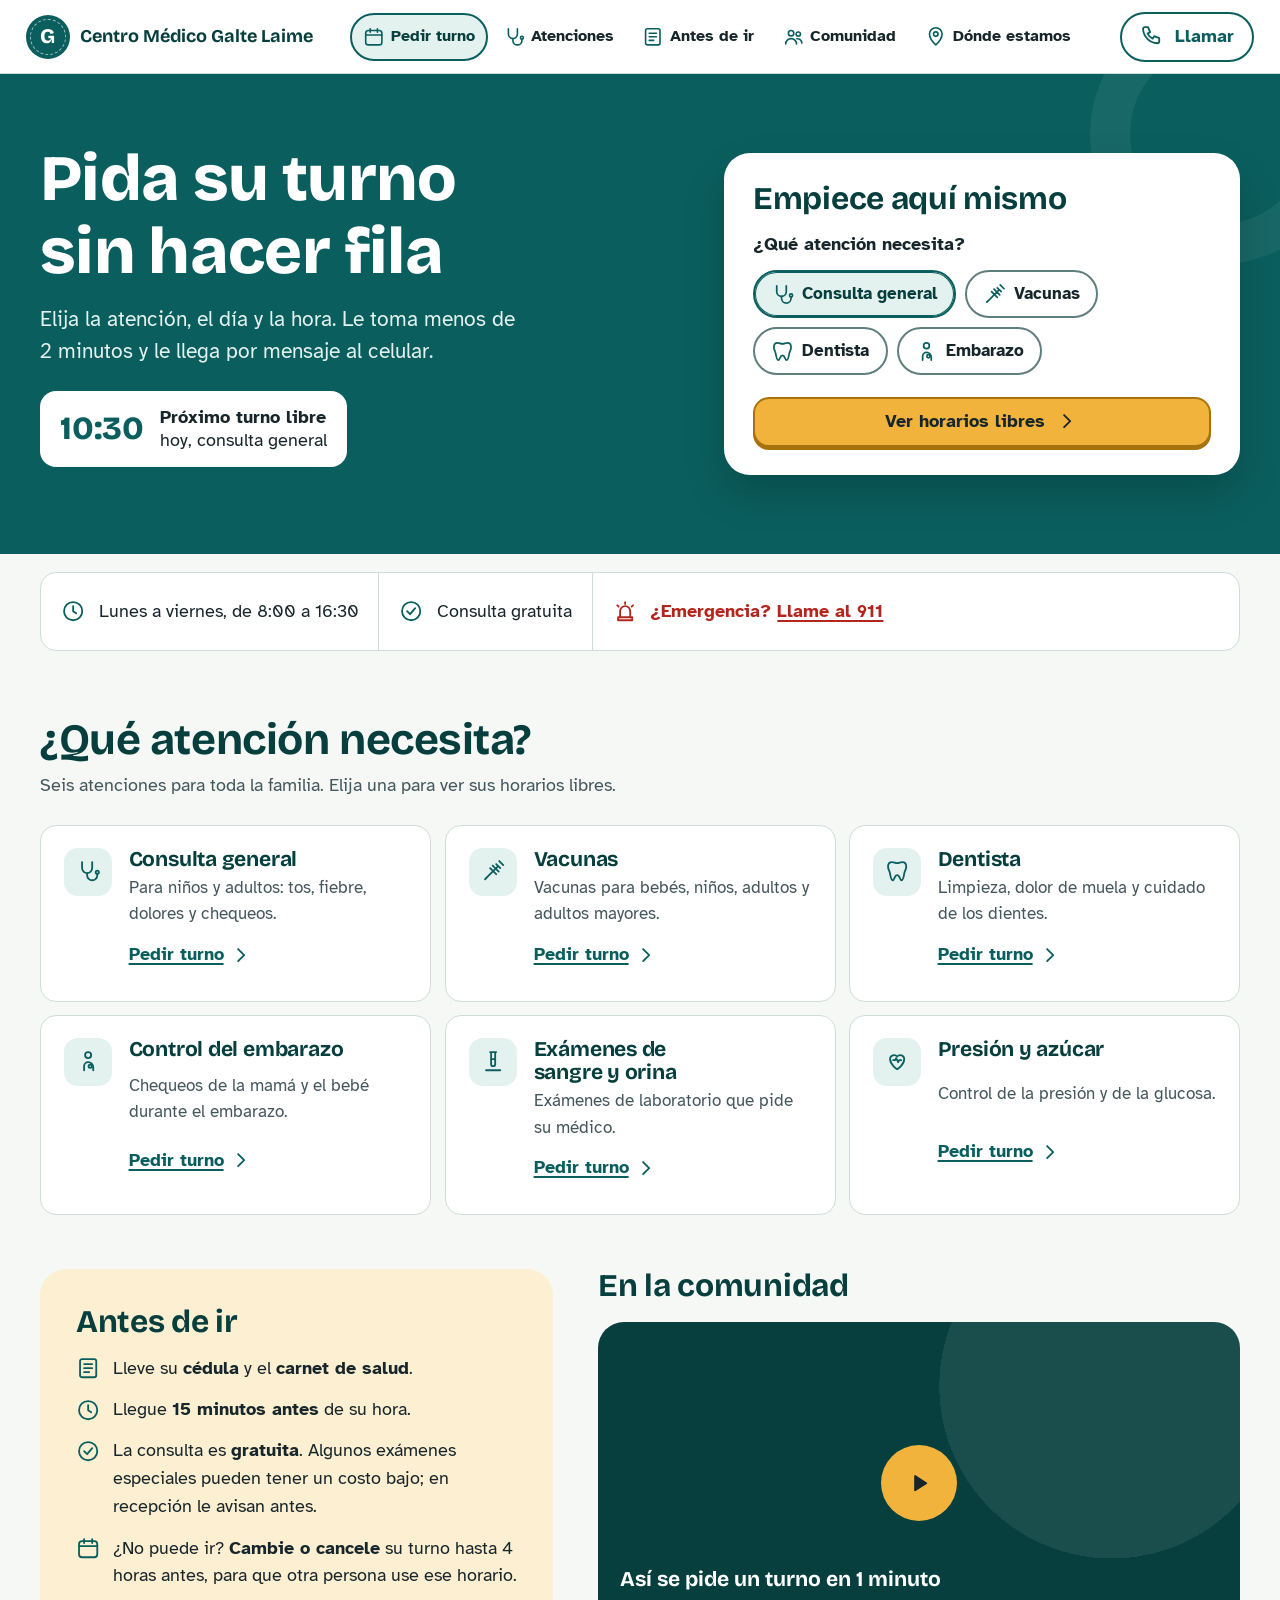
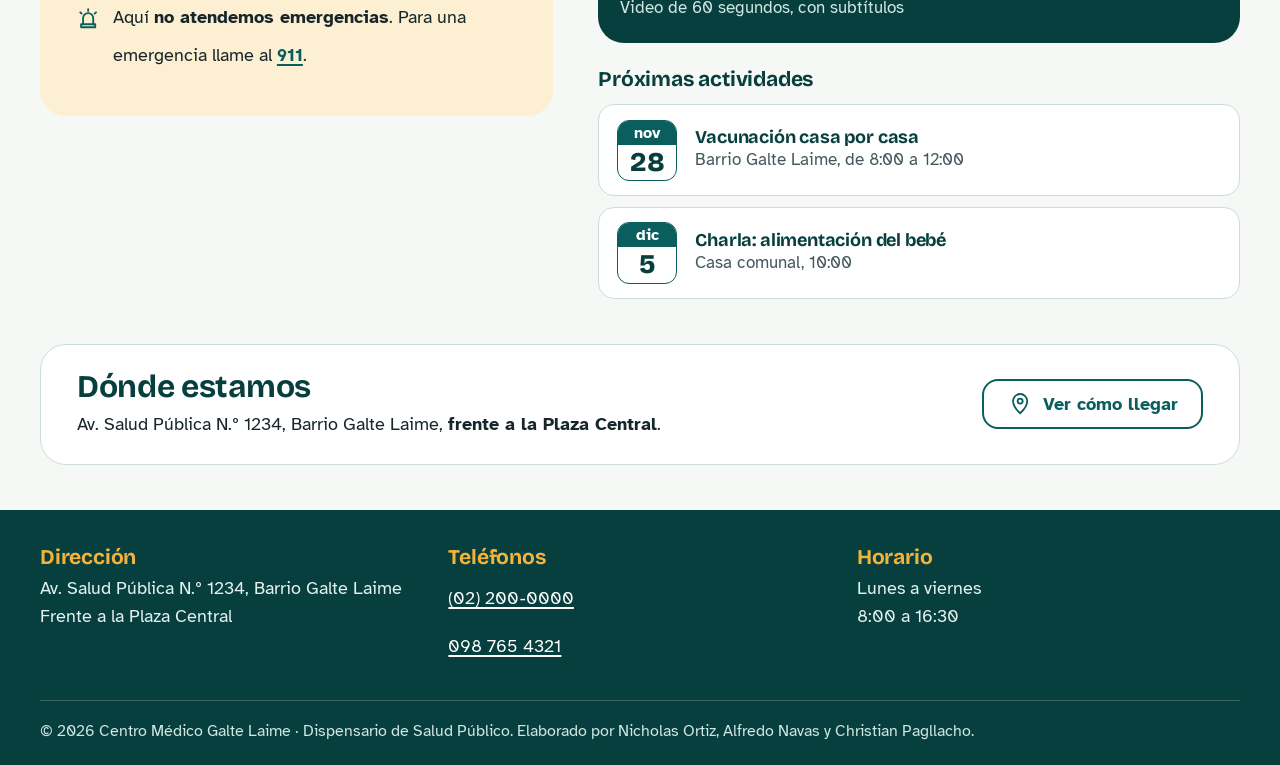
==== index.html @ a7333a3b "Add files via upload" ====
<!DOCTYPE html>
<html lang="es">
<head>
  <meta charset="UTF-8">
  <meta name="viewport" content="width=device-width, initial-scale=1">
  <meta name="description" content="Pida su turno en el Centro Médico Galte Laime sin hacer fila. Consulta gratuita, de lunes a viernes de 8:00 a 16:30.">
  <meta name="theme-color" content="#0A5F5E">
  <title>Centro Médico Galte Laime | Pida su turno</title>
  <link rel="preload" href="fonts/atkinson-400.woff2" as="font" type="font/woff2" crossorigin>
  <link rel="stylesheet" href="css/estilos.css">
</head><body>
  <a class="saltar" href="#contenido">Saltar al contenido</a>

  <header class="sitio">
    <div class="sitio__barra">
      <a class="marca" href="index.html">
        <span class="marca__sello" aria-hidden="true">G</span>
        <span class="marca__texto"><strong>Centro Médico Galte Laime</strong><span>Dispensario de salud público</span></span>
      </a>
      <a class="btn btn--linea btn--llamar" href="tel:+59322000000"><svg class="ico" viewBox="0 0 24 24" aria-hidden="true" focusable="false"><path d="M5 3h3l2 5-2.5 1.5a11 11 0 0 0 5 5L14 12l5 2v3a2 2 0 0 1-2 2A15 15 0 0 1 3 5a2 2 0 0 1 2-2z"/></svg><span>Llamar</span></a>
    </div>
    <nav class="menu" aria-label="Menú principal">
      <ul>
        <li><a href="index.html#turno" aria-current="page"><svg class="ico" viewBox="0 0 24 24" aria-hidden="true" focusable="false"><rect x="3" y="5" width="18" height="16" rx="3"/><path d="M3 10h18M8 3v4M16 3v4"/></svg><span>Pedir turno</span></a></li>
        <li><a href="index.html#atenciones"><svg class="ico" viewBox="0 0 24 24" aria-hidden="true" focusable="false"><path d="M6 3v6a5 5 0 0 0 10 0V3"/><path d="M11 14v2a5 5 0 0 0 10 0v-1"/><circle cx="21" cy="13" r="1.6"/></svg><span>Atenciones</span></a></li>
        <li><a href="index.html#antes-de-ir"><svg class="ico" viewBox="0 0 24 24" aria-hidden="true" focusable="false"><rect x="4" y="3" width="16" height="18" rx="2"/><path d="M8 8h8M8 12h8M8 16h5"/></svg><span>Antes de ir</span></a></li>
        <li><a href="index.html#comunidad"><svg class="ico" viewBox="0 0 24 24" aria-hidden="true" focusable="false"><circle cx="9" cy="8" r="3"/><path d="M3 20a6 6 0 0 1 12 0"/><circle cx="17" cy="9" r="2.4"/><path d="M15.5 14.2A5 5 0 0 1 21 19"/></svg><span>Comunidad</span></a></li>
        <li><a href="index.html#donde-estamos"><svg class="ico" viewBox="0 0 24 24" aria-hidden="true" focusable="false"><path d="M12 21s-7-6.2-7-12a7 7 0 0 1 14 0c0 5.8-7 12-7 12z"/><circle cx="12" cy="9" r="2.5"/></svg><span>Dónde estamos</span></a></li>
      </ul>
    </nav>
  </header>

  <main id="contenido">
    <section class="hero" id="turno" aria-labelledby="hero-titulo">
      <div class="hero__texto">
        <h1 id="hero-titulo">Pida su turno sin hacer fila</h1>
        <p class="hero__lead">Elija la atención, el día y la hora. Le toma menos de 2 minutos y le llega por mensaje al celular.</p>
        <p class="proximo"><span class="proximo__hora"><time datetime="10:30">10:30</time></span><span><strong>Próximo turno libre</strong><br>hoy, consulta general</span></p>
        <a class="btn btn--maiz btn--grande hero__cta" href="pedir-turno.html"><svg class="ico" viewBox="0 0 24 24" aria-hidden="true" focusable="false"><rect x="3" y="5" width="18" height="16" rx="3"/><path d="M3 10h18M8 3v4M16 3v4"/></svg><span>Pedir turno</span></a>
      </div>

      <form class="reserva-rapida" action="pedir-turno.html" method="get" aria-labelledby="rr-titulo">
        <h2 id="rr-titulo">Empiece aquí mismo</h2>
        <fieldset>
          <legend>¿Qué atención necesita?</legend>
          <div class="chips">
            <label class="chip"><input type="radio" name="atencion" value="general" checked><svg class="ico" viewBox="0 0 24 24" aria-hidden="true" focusable="false"><path d="M6 3v6a5 5 0 0 0 10 0V3"/><path d="M11 14v2a5 5 0 0 0 10 0v-1"/><circle cx="21" cy="13" r="1.6"/></svg>Consulta general</label>
            <label class="chip"><input type="radio" name="atencion" value="vacunas"><svg class="ico" viewBox="0 0 24 24" aria-hidden="true" focusable="false"><path d="m18 2 4 4M15 5l4 4M17 7 7.5 16.5M9 9l6 6M4 20l3.5-3.5M11.5 6.5l6 6"/></svg>Vacunas</label>
            <label class="chip"><input type="radio" name="atencion" value="dentista"><svg class="ico" viewBox="0 0 24 24" aria-hidden="true" focusable="false"><path d="M7 3c-2.5 0-4 2-4 4.5 0 3 1.5 4 2 7 .4 2.5 1 6.5 2.6 6.5 1.8 0 1.7-5 4.4-5s2.6 5 4.4 5c1.6 0 2.2-4 2.6-6.5.5-3 2-4 2-7C21 5 19.5 3 17 3c-2 0-3 1-5 1S9 3 7 3z"/></svg>Dentista</label>
            <label class="chip"><input type="radio" name="atencion" value="embarazo"><svg class="ico" viewBox="0 0 24 24" aria-hidden="true" focusable="false"><circle cx="12" cy="6" r="3"/><path d="M8 21v-4a4 4 0 0 1 4-4 5 5 0 0 1 5 5v3"/><circle cx="14" cy="17" r="1.6"/></svg>Embarazo</label>
          </div>
        </fieldset>
        <button class="btn btn--maiz" type="submit"><span>Ver horarios libres</span><svg class="ico" viewBox="0 0 24 24" aria-hidden="true" focusable="false"><path d="m9 6 6 6-6 6"/></svg></button>
      </form>
    </section>

    <ul class="datos-clave" aria-label="Datos importantes">
      <li><svg class="ico" viewBox="0 0 24 24" aria-hidden="true" focusable="false"><circle cx="12" cy="12" r="9"/><path d="M12 7v5l3 2"/></svg><span>Lunes a viernes, de <time datetime="08:00">8:00</time> a <time datetime="16:30">16:30</time></span></li>
      <li><svg class="ico" viewBox="0 0 24 24" aria-hidden="true" focusable="false"><circle cx="12" cy="12" r="9"/><path d="m8 12 3 3 5-6"/></svg><span>Consulta gratuita</span></li>
      <li class="datos-clave__alerta"><svg class="ico" viewBox="0 0 24 24" aria-hidden="true" focusable="false"><path d="M7 18v-6a5 5 0 0 1 10 0v6"/><path d="M5 18h14v3H5zM12 3v2M4.2 6.2l1.4 1.4M19.8 6.2l-1.4 1.4"/></svg><span>¿Emergencia? <a href="tel:911">Llame&nbsp;al&nbsp;911</a></span></li>
    </ul>

    <section class="seccion" id="atenciones" aria-labelledby="atenciones-titulo">
      <div class="seccion__cabeza">
        <h2 id="atenciones-titulo">¿Qué atención necesita?</h2>
        <p>Seis atenciones para toda la familia. Elija una para ver sus horarios libres.</p>
      </div>
      <ul class="atenciones" role="list">
          <li>
            <article class="atencion">
              <span class="atencion__ico"><svg class="ico" viewBox="0 0 24 24" aria-hidden="true" focusable="false"><path d="M6 3v6a5 5 0 0 0 10 0V3"/><path d="M11 14v2a5 5 0 0 0 10 0v-1"/><circle cx="21" cy="13" r="1.6"/></svg></span>
              <h3>Consulta general</h3>
              <p>Para niños y adultos: tos, fiebre, dolores y chequeos.</p>
              <a class="enlace-flecha" href="pedir-turno.html?atencion=general">Pedir turno<span class="sr"> para consulta general</span><svg class="ico" viewBox="0 0 24 24" aria-hidden="true" focusable="false"><path d="m9 6 6 6-6 6"/></svg></a>
            </article>
          </li>
          <li>
            <article class="atencion">
              <span class="atencion__ico"><svg class="ico" viewBox="0 0 24 24" aria-hidden="true" focusable="false"><path d="m18 2 4 4M15 5l4 4M17 7 7.5 16.5M9 9l6 6M4 20l3.5-3.5M11.5 6.5l6 6"/></svg></span>
              <h3>Vacunas</h3>
              <p>Vacunas para bebés, niños, adultos y adultos mayores.</p>
              <a class="enlace-flecha" href="pedir-turno.html?atencion=vacunas">Pedir turno<span class="sr"> para vacunas</span><svg class="ico" viewBox="0 0 24 24" aria-hidden="true" focusable="false"><path d="m9 6 6 6-6 6"/></svg></a>
            </article>
          </li>
          <li>
            <article class="atencion">
              <span class="atencion__ico"><svg class="ico" viewBox="0 0 24 24" aria-hidden="true" focusable="false"><path d="M7 3c-2.5 0-4 2-4 4.5 0 3 1.5 4 2 7 .4 2.5 1 6.5 2.6 6.5 1.8 0 1.7-5 4.4-5s2.6 5 4.4 5c1.6 0 2.2-4 2.6-6.5.5-3 2-4 2-7C21 5 19.5 3 17 3c-2 0-3 1-5 1S9 3 7 3z"/></svg></span>
              <h3>Dentista</h3>
              <p>Limpieza, dolor de muela y cuidado de los dientes.</p>
              <a class="enlace-flecha" href="pedir-turno.html?atencion=dentista">Pedir turno<span class="sr"> para dentista</span><svg class="ico" viewBox="0 0 24 24" aria-hidden="true" focusable="false"><path d="m9 6 6 6-6 6"/></svg></a>
            </article>
          </li>
          <li>
            <article class="atencion">
              <span class="atencion__ico"><svg class="ico" viewBox="0 0 24 24" aria-hidden="true" focusable="false"><circle cx="12" cy="6" r="3"/><path d="M8 21v-4a4 4 0 0 1 4-4 5 5 0 0 1 5 5v3"/><circle cx="14" cy="17" r="1.6"/></svg></span>
              <h3>Control del embarazo</h3>
              <p>Chequeos de la mamá y el bebé durante el embarazo.</p>
              <a class="enlace-flecha" href="pedir-turno.html?atencion=embarazo">Pedir turno<span class="sr"> para control del embarazo</span><svg class="ico" viewBox="0 0 24 24" aria-hidden="true" focusable="false"><path d="m9 6 6 6-6 6"/></svg></a>
            </article>
          </li>
          <li>
            <article class="atencion">
              <span class="atencion__ico"><svg class="ico" viewBox="0 0 24 24" aria-hidden="true" focusable="false"><path d="M9 3h6M10 3v12a2 2 0 0 0 4 0V3"/><path d="M10 10h4"/><path d="M5 21h14"/></svg></span>
              <h3>Exámenes de sangre y orina</h3>
              <p>Exámenes de laboratorio que pide su médico.</p>
              <a class="enlace-flecha" href="pedir-turno.html?atencion=examenes">Pedir turno<span class="sr"> para exámenes de sangre y orina</span><svg class="ico" viewBox="0 0 24 24" aria-hidden="true" focusable="false"><path d="m9 6 6 6-6 6"/></svg></a>
            </article>
          </li>
          <li>
            <article class="atencion">
              <span class="atencion__ico"><svg class="ico" viewBox="0 0 24 24" aria-hidden="true" focusable="false"><path d="M12 20s-7-4.4-7-10a4 4 0 0 1 7-2.6A4 4 0 0 1 19 10c0 5.6-7 10-7 10z"/><path d="M8 11h2l1-2 2 4 1-2h2"/></svg></span>
              <h3>Presión y azúcar</h3>
              <p>Control de la presión y de la glucosa.</p>
              <a class="enlace-flecha" href="pedir-turno.html?atencion=presion">Pedir turno<span class="sr"> para presión y azúcar</span><svg class="ico" viewBox="0 0 24 24" aria-hidden="true" focusable="false"><path d="m9 6 6 6-6 6"/></svg></a>
            </article>
          </li>
      </ul>
    </section>

    <div class="dos-col">
      <section class="antes" id="antes-de-ir" aria-labelledby="antes-titulo">
        <h2 id="antes-titulo">Antes de ir</h2>
        <ul role="list">
          <li><svg class="ico" viewBox="0 0 24 24" aria-hidden="true" focusable="false"><rect x="4" y="3" width="16" height="18" rx="2"/><path d="M8 8h8M8 12h8M8 16h5"/></svg><span>Lleve su <strong>cédula</strong> y el <strong>carnet de salud</strong>.</span></li>
          <li><svg class="ico" viewBox="0 0 24 24" aria-hidden="true" focusable="false"><circle cx="12" cy="12" r="9"/><path d="M12 7v5l3 2"/></svg><span>Llegue <strong>15 minutos antes</strong> de su hora.</span></li>
          <li><svg class="ico" viewBox="0 0 24 24" aria-hidden="true" focusable="false"><circle cx="12" cy="12" r="9"/><path d="m8 12 3 3 5-6"/></svg><span>La consulta es <strong>gratuita</strong>. Algunos exámenes especiales pueden tener un costo bajo; en recepción le avisan antes.</span></li>
          <li><svg class="ico" viewBox="0 0 24 24" aria-hidden="true" focusable="false"><rect x="3" y="5" width="18" height="16" rx="3"/><path d="M3 10h18M8 3v4M16 3v4"/></svg><span>¿No puede ir? <strong>Cambie o cancele</strong> su turno hasta 4 horas antes, para que otra persona use ese horario.</span></li>
          <li><svg class="ico" viewBox="0 0 24 24" aria-hidden="true" focusable="false"><path d="M7 18v-6a5 5 0 0 1 10 0v6"/><path d="M5 18h14v3H5zM12 3v2M4.2 6.2l1.4 1.4M19.8 6.2l-1.4 1.4"/></svg><span>Aquí <strong>no atendemos emergencias</strong>. Para una emergencia llame al <a href="tel:911">911</a>.</span></li>
        </ul>
      </section>

      <section class="comunidad" id="comunidad" aria-labelledby="comunidad-titulo">
        <h2 id="comunidad-titulo">En la comunidad</h2>
        <article class="video">
          <a class="video__enlace" href="#comunidad">
            <span class="video__play"><svg class="ico" viewBox="0 0 24 24" aria-hidden="true" focusable="false"><path d="M8 5v14l11-7z" fill="currentColor"/></svg></span>
            <span class="video__texto"><strong>Así se pide un turno en 1 minuto</strong><span>Video de 60 segundos, con subtítulos</span></span>
          </a>
        </article>
        <h3 class="comunidad__sub">Próximas actividades</h3>
        <ul class="eventos" role="list">
          <li>
            <article class="evento">
              <time class="evento__fecha" datetime="2026-11-28"><span>nov</span>28</time>
              <div><h4>Vacunación casa por casa</h4><p>Barrio Galte Laime, de 8:00 a 12:00</p></div>
            </article>
          </li>
          <li>
            <article class="evento">
              <time class="evento__fecha" datetime="2026-12-05"><span>dic</span>5</time>
              <div><h4>Charla: alimentación del bebé</h4><p>Casa comunal, 10:00</p></div>
            </article>
          </li>
        </ul>
      </section>
    </div>

    <section class="donde" id="donde-estamos" aria-labelledby="donde-titulo">
      <div>
        <h2 id="donde-titulo">Dónde estamos</h2>
        <p>Av. Salud Pública N.º 1234, Barrio Galte Laime, <strong>frente a la Plaza Central</strong>.</p>
      </div>
      <a class="btn btn--linea" href="https://www.openstreetmap.org/search?query=Plaza%20Central" rel="noopener"><svg class="ico" viewBox="0 0 24 24" aria-hidden="true" focusable="false"><path d="M12 21s-7-6.2-7-12a7 7 0 0 1 14 0c0 5.8-7 12-7 12z"/><circle cx="12" cy="9" r="2.5"/></svg><span>Ver cómo llegar</span></a>
    </section>
  </main>

  <footer class="pie">
    <div class="pie__grid">
      <section aria-labelledby="pie-dir">
        <h2 id="pie-dir">Dirección</h2>
        <address>Av. Salud Pública N.º 1234, Barrio Galte Laime<br>Frente a la Plaza Central</address>
      </section>
      <section aria-labelledby="pie-tel">
        <h2 id="pie-tel">Teléfonos</h2>
        <p><a href="tel:+59322000000">(02)&nbsp;200&#8209;0000</a><br><a href="tel:+593987654321">098&nbsp;765&nbsp;4321</a></p>
      </section>
      <section aria-labelledby="pie-hor">
        <h2 id="pie-hor">Horario</h2>
        <p>Lunes a viernes<br><time datetime="08:00">8:00</time> a <time datetime="16:30">16:30</time></p>
      </section>
    </div>
    <p class="pie__legal">© 2026 Centro Médico Galte Laime · Dispensario de Salud Público. Elaborado por Nicholas Ortiz, Alfredo Navas y Christian Pagllacho.</p>
  </footer>

  <nav class="barra-accion" aria-label="Acciones rápidas">
    <a class="btn btn--maiz" href="pedir-turno.html"><svg class="ico" viewBox="0 0 24 24" aria-hidden="true" focusable="false"><rect x="3" y="5" width="18" height="16" rx="3"/><path d="M3 10h18M8 3v4M16 3v4"/></svg><span>Pedir turno</span></a>
    <a class="btn btn--verde" href="tel:+59322000000"><svg class="ico" viewBox="0 0 24 24" aria-hidden="true" focusable="false"><path d="M5 3h3l2 5-2.5 1.5a11 11 0 0 0 5 5L14 12l5 2v3a2 2 0 0 1-2 2A15 15 0 0 1 3 5a2 2 0 0 1 2-2z"/></svg><span>Llamar</span></a>
  </nav>
</body>
</html>
---- css/estilos.css ----
/* =====================================================================
   Centro Médico Galte Laime · Sistema de citas
   HTML5 semántico + CSS3 puro (sin JavaScript)
   Objetivo: WCAG 2.2 nivel AA · mobile-first · 360 px → 1280 px
   ---------------------------------------------------------------------
   Contraste verificado (texto ≥ 4,5:1 · componentes ≥ 3:1):
     tinta  #17262B / blanco ........ 15,4:1
     verde  #0A5F5E / blanco ......... 7,5:1
     blanco / verde  #0A5F5E ......... 7,5:1
     tinta  #17262B / maíz #F2B33D ... 9,0:1
     suave  #44575D / fondo #F5F8F5 .. 7,0:1
     aviso  #B3261E / blanco ......... 6,6:1
     borde  #5F7F7F / blanco ......... 4,4:1  (bordes de campos)
   ===================================================================== */

@layer reset, tokens, base, layout, componentes, paginas, utilidades;

/* ---------- 1. Reset mínimo ---------- */
@layer reset {
  *, *::before, *::after { box-sizing: border-box; }
  * { margin: 0; }
  html { -webkit-text-size-adjust: 100%; text-size-adjust: 100%; }
  ul[role="list"], ol { list-style: none; padding: 0; }
  img, svg { display: block; max-inline-size: 100%; }
  input, button, select, textarea { font: inherit; color: inherit; }
  fieldset { border: 0; padding: 0; min-inline-size: 0; }
  legend { padding: 0; }
}

/* ---------- 2. Tokens de diseño ---------- */
@layer tokens {
  @font-face { font-family: "Atkinson"; src: url("../fonts/atkinson-400.woff2") format("woff2"); font-weight: 400; font-display: swap; }
  @font-face { font-family: "Atkinson"; src: url("../fonts/atkinson-700.woff2") format("woff2"); font-weight: 700; font-display: swap; }
  @font-face { font-family: "Bricolage"; src: url("../fonts/bricolage.woff2") format("woff2"); font-weight: 200 800; font-display: swap; }

  :root {
    /* Paleta del proyecto (definida en el Card Sorting y en los mockups) */
    --verde: #0A5F5E;        /* marca, enlaces, botones secundarios */
    --verde-osc: #073F3E;    /* títulos, pie */
    --menta: #E4F2EF;        /* superficies suaves */
    --fondo: #F5F8F5;
    --papel: #FFFFFF;
    --tinta: #17262B;        /* texto principal */
    --suave: #44575D;        /* texto secundario */
    --maiz: #F2B33D;         /* acción principal (siempre con texto oscuro) */
    --maiz-borde: #A8730F;
    --maiz-claro: #FCEFD2;
    --aviso: #B3261E;        /* solo errores y emergencias */
    --borde: #5F7F7F;        /* bordes de controles: 4,4:1 */
    --linea: #CFDDDA;        /* divisores decorativos */

    /* Tipografía: base de 18 px y escala fluida */
    --f-texto: "Atkinson", "Atkinson Hyperlegible", system-ui, sans-serif;
    --f-titulo: "Bricolage", "Bricolage Grotesque", system-ui, sans-serif;
    --t-xs: 0.889rem;   /* 16 px: el tamaño mínimo permitido */
    --t-s: 0.944rem;    /* 17 px */
    --t-m: 1rem;        /* 18 px */
    --t-l: 1.167rem;    /* 21 px */
    --t-xl: clamp(1.4rem, 1.1rem + 1.2vw, 1.75rem);
    --t-2xl: clamp(1.75rem, 1.3rem + 2vw, 2.4rem);
    --t-3xl: clamp(2.1rem, 1.4rem + 3.4vw, 3.6rem);

    /* Medidas */
    --tactil: 48px;              /* objetivo táctil mínimo exigido por la ficha */
    --foco: 3px;                 /* grosor mínimo del indicador de foco */
    --r-s: 10px; --r-m: 16px; --r-l: 26px;
    --esp: clamp(1rem, 0.6rem + 2vw, 3rem);   /* margen lateral fluido */
    --max: 1200px;
  }
}

/* ---------- 3. Base ---------- */
@layer base {
  html { font-size: 112.5%; scroll-padding-block-start: 1rem; color-scheme: light; }
  @media (prefers-reduced-motion: no-preference) { html { scroll-behavior: smooth; } }

  body {
    font-family: var(--f-texto);
    font-size: var(--t-m);
    line-height: 1.55;
    color: var(--tinta);
    background: var(--fondo);
    -webkit-font-smoothing: antialiased;
    text-rendering: optimizeLegibility;
  }
  h1, h2, h3, h4 { font-family: var(--f-titulo); color: var(--verde-osc); line-height: 1.12; letter-spacing: -0.01em; text-wrap: balance; }
  p, li, dd { text-wrap: pretty; }
  strong { font-weight: 700; }

  a { color: var(--verde); text-underline-offset: 0.18em; text-decoration-thickness: 2px; }
  a:hover { color: var(--verde-osc); }

  .ico { inline-size: 1.35em; block-size: 1.35em; flex: none; fill: none; stroke: currentColor; stroke-width: 1.8; stroke-linecap: round; stroke-linejoin: round; }

  /* Foco visible ≥ 3 px en TODOS los elementos interactivos (WCAG 2.4.7 y 2.4.13) */
  :where(a, button, input, select, textarea, summary, [tabindex]):focus-visible {
    outline: var(--foco) solid var(--verde-osc);
    outline-offset: 3px;
    box-shadow: 0 0 0 calc(var(--foco) + 3px) var(--papel);  /* halo blanco: separa el anillo de cualquier fondo */
  }
  /* Los campos de texto muestran el foco también con ratón o toque (:focus) */
  :where(input:not([type="radio"]), select, textarea):focus {
    outline: var(--foco) solid var(--verde-osc);
    outline-offset: 2px;
  }
  /* Sobre fondos verdes el anillo cambia a blanco para mantener el contraste */
  :where(.hero, .confirmacion, .pie, .barra-accion) :where(a, button, input):focus-visible {
    outline-color: var(--papel);
    box-shadow: 0 0 0 calc(var(--foco) + 3px) var(--verde-osc);
  }
  :where(.reserva-rapida, .ticket) :where(a, button, input):focus-visible {
    outline-color: var(--verde-osc);
    box-shadow: 0 0 0 calc(var(--foco) + 3px) var(--papel);
  }
}

/* ---------- 4. Layout ---------- */
@layer layout {
  main { display: block; }
  .seccion, .dos-col, .donde, .datos-clave, .flujo, .despues, .pie__grid { inline-size: min(100% - 2 * var(--esp), var(--max)); margin-inline: auto; }
  .seccion { padding-block: clamp(2rem, 1.5rem + 3vw, 4rem) 1.5rem; }
  .seccion__cabeza { max-inline-size: 60ch; margin-block-end: 1.4rem; }
  .seccion__cabeza h2 { font-size: var(--t-2xl); margin-block-end: 0.4rem; }
  .seccion__cabeza p { color: var(--suave); }
  .dos-col { display: grid; gap: 2rem; padding-block: 1.5rem 2.5rem; }
  @media (min-width: 900px) { .dos-col { grid-template-columns: 1fr 1.25fr; align-items: start; gap: 2.5rem; } }
}

/* ---------- 5. Componentes ---------- */
@layer componentes {

  /* Enlace para saltar el menú (WCAG 2.4.1) */
  .saltar {
    position: absolute; inset-inline-start: 1rem; inset-block-start: -100px; z-index: 50;
    display: inline-flex; align-items: center; min-block-size: var(--tactil); padding-inline: 1.2rem;
    background: var(--tinta); color: var(--papel); font-weight: 700; border-radius: var(--r-s); text-decoration: none;
  }
  .saltar:focus-visible { inset-block-start: 0.6rem; color: var(--papel); }

  /* Botones: siempre ≥ 48 px de alto, ícono + texto */
  .btn {
    display: inline-flex; align-items: center; justify-content: center; gap: 0.6rem;
    min-block-size: var(--tactil); padding: 0.6rem 1.3rem;
    border: 2px solid transparent; border-radius: var(--r-m);
    font-weight: 700; font-size: var(--t-m); line-height: 1.2; text-decoration: none; cursor: pointer;
    transition: background-color .15s, transform .1s;
  }
  .btn:active { transform: translateY(1px); }
  .btn--grande { min-block-size: 56px; font-size: var(--t-l); padding-inline: 1.6rem; }
  .btn--maiz { background: var(--maiz); color: var(--tinta); border-color: var(--maiz-borde); box-shadow: 0 3px 0 var(--maiz-borde); }
  .btn--maiz:hover { background: #F5C15F; color: var(--tinta); }
  .btn--verde { background: var(--verde); color: var(--papel); box-shadow: 0 3px 0 var(--verde-osc); }
  .btn--verde:hover { background: var(--verde-osc); color: var(--papel); }
  .btn--linea { background: var(--papel); color: var(--verde); border-color: var(--verde); }
  .btn--linea:hover { background: var(--menta); }
  .btn--blanco { background: transparent; color: var(--papel); border-color: var(--papel); }
  .btn--blanco:hover { background: rgb(255 255 255 / .12); color: var(--papel); }

  .enlace-flecha { display: inline-flex; align-items: center; gap: 0.3rem; min-block-size: var(--tactil); font-weight: 700; }

  /* ----- Encabezado ----- */
  .sitio { background: var(--papel); border-block-end: 1px solid var(--linea); }
  .sitio__barra { display: flex; align-items: center; justify-content: space-between; gap: 0.75rem; padding: 0.6rem var(--esp); }
  .marca { display: flex; align-items: center; gap: 0.6rem; min-block-size: var(--tactil); text-decoration: none; color: var(--verde-osc); }
  .marca__sello { position: relative; inline-size: 44px; block-size: 44px; flex: none; display: grid; place-items: center; border-radius: 50%; background: var(--verde); color: var(--papel); font-family: var(--f-titulo); font-weight: 800; font-size: 1.15rem; }
  .marca__sello::after { content: ""; position: absolute; inset: 4px; border: 1.5px dashed rgb(255 255 255 / .6); border-radius: 50%; }
  .marca__texto { display: grid; line-height: 1.15; }
  .marca__texto strong { font-family: var(--f-titulo); font-size: var(--t-m); }
  .marca__texto span { font-size: var(--t-xs); color: var(--suave); }
  .btn--llamar { flex: none; padding-inline: 1rem; border-radius: 999px; }

  /* Menú: las 5 categorías del Card Sorting. En móvil se desliza horizontalmente. */
  .menu ul { display: flex; gap: 0.4rem; list-style: none; padding: 0 var(--esp) 0.6rem; overflow-x: auto; scroll-snap-type: x proximity; scrollbar-width: thin; }
  .menu li { flex: none; scroll-snap-align: start; }
  .menu a {
    display: inline-flex; align-items: center; gap: 0.45rem; min-block-size: var(--tactil); padding-inline: 1rem;
    border: 2px solid var(--linea); border-radius: 999px; color: var(--tinta); font-weight: 700; font-size: var(--t-s); text-decoration: none; white-space: nowrap;
  }
  .menu a .ico { color: var(--verde); }
  .menu a:hover { border-color: var(--verde); background: var(--menta); color: var(--verde-osc); }
  .menu a[aria-current="page"] { background: var(--menta); border-color: var(--verde); color: var(--verde-osc); }

  @media (min-width: 1100px) {
    .sitio { display: flex; align-items: center; justify-content: space-between; padding-inline: var(--esp); }
    .sitio__barra { display: contents; }
    .marca { order: 1; }
    .menu { order: 2; }
    .btn--llamar { order: 3; }
    .menu ul { padding: 0.7rem 0; overflow: visible; }
    .menu a { border-color: transparent; }
  }

  /* ----- Barra de acciones fija (solo móvil, al alcance del pulgar) ----- */
  .barra-accion {
    position: sticky; inset-block-end: 0; z-index: 20;
    display: grid; grid-template-columns: 1.3fr 1fr; gap: 0.5rem;
    padding: 0.6rem 0.8rem calc(0.6rem + env(safe-area-inset-bottom));
    background: rgb(255 255 255 / .97); border-block-start: 1px solid var(--linea); box-shadow: 0 -6px 18px rgb(7 63 62 / .08);
  }
  .barra-accion .btn { white-space: nowrap; padding-inline: 0.8rem; }
  .barra-accion :where(a):focus-visible { outline-color: var(--verde-osc); box-shadow: 0 0 0 calc(var(--foco) + 3px) var(--papel); }
  @media (min-width: 900px) { .barra-accion { display: none; } }

  /* ----- Datos clave (siempre visibles, hallazgo n.º 2 del Card Sorting) ----- */
  .datos-clave { list-style: none; padding: 0; display: grid; margin-block-start: 1rem; background: var(--papel); border: 1px solid var(--linea); border-radius: var(--r-m); overflow: hidden; }
  .datos-clave li { display: flex; align-items: center; gap: 0.75rem; padding: 0.8rem 1.1rem; }
  .datos-clave li + li { border-block-start: 1px solid var(--linea); }
  .datos-clave .ico { color: var(--verde); }
  .datos-clave__alerta, .datos-clave__alerta a { color: var(--aviso); font-weight: 700; }
  .datos-clave__alerta .ico { color: var(--aviso); }
  .datos-clave__alerta a { display: inline-flex; align-items: center; min-block-size: var(--tactil); }
  @media (min-width: 900px) {
    .datos-clave { grid-template-columns: repeat(3, auto); justify-content: start; gap: 0; }
    .datos-clave li + li { border-block-start: 0; border-inline-start: 1px solid var(--linea); }
  }

  /* ----- Tarjetas de atención (article) con consultas de contenedor ----- */
  .atenciones { display: grid; gap: 0.75rem; grid-template-columns: repeat(auto-fill, minmax(min(100%, 300px), 1fr)); }
  .atenciones > li { container-type: inline-size; }
  .atencion {
    position: relative; display: grid; grid-template-columns: auto 1fr; gap: 0.2rem 0.9rem; align-items: start;
    padding: 1rem 1.1rem; background: var(--papel); border: 1.5px solid var(--linea); border-radius: var(--r-m); block-size: 100%;
  }
  .atencion:has(a:hover) { border-color: var(--verde); }
  .atencion__ico { grid-row: span 3; inline-size: 48px; block-size: 48px; display: grid; place-items: center; border-radius: 14px; background: var(--menta); color: var(--verde); }
  .atencion h3 { font-size: var(--t-l); }
  .atencion p { color: var(--suave); font-size: var(--t-s); }
  .atencion .enlace-flecha { justify-self: start; }
  @container (min-width: 340px) { .atencion { padding: 1.2rem 1.3rem; } }

  /* ----- Antes de ir ----- */
  .antes { background: var(--maiz-claro); border-radius: var(--r-l); padding: clamp(1.2rem, 1rem + 1.5vw, 2rem); }
  .antes h2 { font-size: var(--t-xl); margin-block-end: 0.8rem; }
  .antes ul { display: grid; gap: 0.75rem; }
  .antes li { display: flex; gap: 0.7rem; align-items: flex-start; }
  .antes li .ico { color: var(--verde); margin-block-start: 0.1rem; }
  .antes a { font-weight: 700; }

  /* ----- Comunidad ----- */
  .comunidad h2 { font-size: var(--t-xl); margin-block-end: 1rem; }
  .comunidad__sub { font-size: var(--t-l); margin-block: 1.4rem 0.7rem; }
  .video__enlace {
    position: relative; display: flex; align-items: flex-end; aspect-ratio: 16 / 8; min-block-size: 200px; padding: 1.2rem;
    border-radius: var(--r-l); overflow: hidden; text-decoration: none; color: var(--papel);
    background: radial-gradient(circle at 80% 20%, rgb(255 255 255 / .08) 0 30%, transparent 30%), var(--verde-osc);
  }
  .video__play { position: absolute; inset: 0; margin: auto; inline-size: 76px; block-size: 76px; display: grid; place-items: center; border-radius: 50%; background: var(--maiz); color: var(--tinta); }
  .video__texto { position: relative; display: grid; }
  .video__texto strong { font-family: var(--f-titulo); font-size: var(--t-l); }
  .video__texto span { color: #CFE6E2; font-size: var(--t-s); }
  .video__enlace:hover .video__play { transform: scale(1.05); }
  .eventos { display: grid; gap: 0.6rem; }
  .evento { display: flex; align-items: center; gap: 1rem; padding: 0.8rem 1rem; background: var(--papel); border: 1.5px solid var(--linea); border-radius: var(--r-m); }
  .evento h4 { font-size: var(--t-m); }
  .evento p { color: var(--suave); font-size: var(--t-s); }
  .evento__fecha { flex: none; inline-size: 60px; display: grid; text-align: center; border: 1.5px solid var(--verde); border-radius: 12px; overflow: hidden; font-family: var(--f-titulo); font-size: 1.5rem; font-weight: 800; color: var(--verde-osc); line-height: 1.3; }
  .evento__fecha span { background: var(--verde); color: var(--papel); font-family: var(--f-texto); font-size: var(--t-xs); font-weight: 700; line-height: 1.5; }

  /* ----- Dónde estamos ----- */
  .donde { display: flex; flex-wrap: wrap; align-items: center; justify-content: space-between; gap: 1rem; padding: 1.4rem clamp(1.2rem, 1rem + 1.5vw, 2rem); margin-block-end: 2.5rem; background: var(--papel); border: 1.5px solid var(--linea); border-radius: var(--r-l); }
  .donde h2 { font-size: var(--t-xl); margin-block-end: 0.3rem; }

  /* ----- Pie reducido (Cambio 1 de la ficha) ----- */
  .pie { background: var(--verde-osc); color: #E4F2EF; padding-block: 2rem 1.2rem; }
  .pie__grid { display: grid; gap: 1.4rem; grid-template-columns: repeat(auto-fit, minmax(220px, 1fr)); }
  .pie h2 { font-size: var(--t-l); color: var(--maiz); margin-block-end: 0.3rem; }
  .pie address { font-style: normal; }
  .pie a { color: var(--papel); display: inline-flex; align-items: center; min-block-size: var(--tactil); }
  .pie__legal { inline-size: min(100% - 2 * var(--esp), var(--max)); margin: 1.6rem auto 0; padding-block-start: 1rem; border-block-start: 1px solid rgb(255 255 255 / .2); font-size: var(--t-xs); color: #CFE6E2; }

  /* ----- Progreso del turno ----- */
  .progreso { display: flex; gap: 0.4rem; counter-reset: paso; }
  .progreso li { flex: 1; display: flex; align-items: center; gap: 0.5rem; min-block-size: var(--tactil); padding: 0.4rem 0.7rem; border-radius: var(--r-m); background: var(--papel); border: 1.5px solid var(--linea); color: var(--suave); font-weight: 700; font-size: var(--t-xs); line-height: 1.2; }
  .progreso__num { inline-size: 30px; block-size: 30px; flex: none; display: grid; place-items: center; border-radius: 50%; background: var(--linea); color: var(--tinta); font-family: var(--f-titulo); }
  .progreso__num .ico { inline-size: 1.1em; block-size: 1.1em; }
  .progreso .actual { border-color: var(--verde); background: var(--menta); color: var(--verde-osc); }
  .progreso .actual .progreso__num { background: var(--verde); color: var(--papel); }
  .progreso .hecho .progreso__num { background: var(--maiz); }
  /* En móvil los pasos no actuales muestran solo el número; el texto queda disponible para lectores de pantalla */
  @media (max-width: 599px) {
    .progreso li:not(.actual) { flex: 0 0 auto; gap: 0; padding-inline: 0.55rem; }
    .progreso li:not(.actual) .progreso__txt { position: absolute; inline-size: 1px; block-size: 1px; overflow: hidden; clip-path: inset(50%); white-space: nowrap; }
  }
}

/* ---------- 6. Páginas ---------- */
@layer paginas {

  /* ===== INICIO: hero ===== */
  .hero { position: relative; overflow: hidden; display: grid; gap: 2rem; padding: clamp(1.8rem, 1rem + 4vw, 4rem) var(--esp); background: var(--verde); color: var(--papel); }
  .hero::before { content: ""; position: absolute; inset-inline-end: -70px; inset-block-start: -70px; inline-size: 260px; block-size: 260px; border-radius: 50%; border: 40px solid rgb(255 255 255 / .06); pointer-events: none; }
  .hero__texto { position: relative; max-inline-size: 36rem; }
  .hero h1 { color: var(--papel); font-size: var(--t-3xl); font-weight: 800; max-inline-size: 11ch; }
  .hero__lead { margin-block: 0.8rem 1.3rem; font-size: var(--t-l); color: #E4F2EF; max-inline-size: 34ch; }
  .proximo { display: inline-flex; align-items: center; gap: 0.9rem; margin-block-end: 1rem; padding: 0.8rem 1.1rem; background: var(--papel); color: var(--tinta); border-radius: var(--r-m); line-height: 1.3; }
  .proximo__hora { font-family: var(--f-titulo); font-size: 1.8rem; font-weight: 800; color: var(--verde); }
  .hero__cta { display: flex; inline-size: 100%; max-inline-size: 22rem; }

  .reserva-rapida { display: none; position: relative; align-self: center; padding: 1.6rem; background: var(--papel); color: var(--tinta); border-radius: var(--r-l); box-shadow: 0 20px 40px rgb(0 0 0 / .18); }
  .reserva-rapida h2 { font-size: var(--t-xl); margin-block-end: 0.8rem; }
  .reserva-rapida legend { font-weight: 700; margin-block-end: 0.6rem; }
  .reserva-rapida .btn { inline-size: 100%; margin-block-start: 1.2rem; }
  .chips { display: flex; flex-wrap: wrap; gap: 0.5rem; }
  .chip { position: relative; display: inline-flex; align-items: center; gap: 0.45rem; min-block-size: var(--tactil); padding-inline: 0.9rem; border: 2px solid var(--borde); border-radius: 999px; font-weight: 700; font-size: var(--t-s); cursor: pointer; }
  .chip .ico { color: var(--verde); }
  .chip input { position: absolute; opacity: 0; inset: 0; margin: 0; cursor: pointer; }
  .chip:has(input:checked) { background: var(--menta); border-color: var(--verde); color: var(--verde-osc); box-shadow: inset 0 0 0 1px var(--verde); }
  .chip:has(input:focus-visible) { outline: var(--foco) solid var(--verde-osc); outline-offset: 3px; }

  @media (min-width: 960px) {
    .hero { grid-template-columns: 1.1fr 0.9fr; align-items: center; gap: 3rem; padding-inline: max(var(--esp), (100% - var(--max)) / 2); }
    .reserva-rapida { display: block; }
    .hero__cta { display: none; }
  }

  /* ===== FLUJO DE TURNO (pasos 1 y 2) ===== */
  .flujo { padding-block: 1.2rem 2.5rem; }
  .flujo__cabeza { display: grid; gap: 0.6rem; margin-block-end: 1.2rem; }
  .volver { display: inline-flex; align-items: center; gap: 0.3rem; min-block-size: var(--tactil); font-weight: 700; justify-self: start; text-decoration: none; }
  .volver:hover { text-decoration: underline; }
  .flujo h1 { font-size: var(--t-2xl); font-weight: 800; }
  .flujo__ayuda { color: var(--suave); margin-block: 0.3rem 1.2rem; }
  .flujo__grid { display: grid; gap: 1.5rem; }
  .flujo__acciones { display: flex; justify-content: flex-end; margin-block-start: 1.4rem; }
  .flujo__acciones .btn { inline-size: 100%; }
  @media (min-width: 600px) { .flujo__acciones .btn { inline-size: auto; min-inline-size: 280px; } }
  @media (min-width: 1000px) {
    .flujo__cabeza { grid-template-columns: auto 1fr; align-items: center; gap: 1.4rem; }
    .flujo__grid { grid-template-columns: 1fr 340px; gap: 2.4rem; align-items: start; }
  }

  .panel { background: var(--papel); border: 1.5px solid var(--linea); border-radius: var(--r-l); padding: 1.2rem; }
  .panel + .panel { margin-block-start: 1rem; }
  .panel legend { float: left; inline-size: 100%; font-family: var(--f-titulo); font-weight: 700; font-size: var(--t-l); color: var(--verde-osc); margin-block-end: 0.7rem; }
  .panel legend + * { clear: both; }
  .legend__nota { font-family: var(--f-texto); font-weight: 400; font-size: var(--t-s); color: var(--suave); }
  .panel__nota { font-size: var(--t-s); color: var(--suave); margin-block-end: 0.7rem; }
  @media (min-width: 600px) { .panel { padding: 1.5rem 1.7rem; } }

  /* Radios con aspecto de tarjeta: el input real sigue siendo accesible */
  .opcion, .dia, .hora { position: relative; cursor: pointer; }
  .opcion input, .dia input, .hora input { position: absolute; inset: 0; opacity: 0; margin: 0; cursor: pointer; }
  .opcion:has(input:focus-visible), .dia:has(input:focus-visible), .hora:has(input:focus-visible) { outline: var(--foco) solid var(--verde-osc); outline-offset: 3px; }

  .opciones { display: grid; gap: 0.55rem; grid-template-columns: repeat(auto-fill, minmax(min(100%, 220px), 1fr)); }
  .opcion { display: flex; align-items: center; gap: 0.8rem; min-block-size: 64px; padding: 0.6rem 0.9rem; border: 2px solid var(--borde); border-radius: var(--r-m); background: var(--papel); }
  .opcion__ico { inline-size: 42px; block-size: 42px; flex: none; display: grid; place-items: center; border-radius: 12px; background: var(--menta); color: var(--verde); }
  .opcion__txt { flex: 1; line-height: 1.25; }
  .opcion__marca { inline-size: 28px; block-size: 28px; flex: none; display: grid; place-items: center; border-radius: 50%; border: 2px solid var(--borde); color: transparent; }
  .opcion__marca .ico { inline-size: 1em; block-size: 1em; }
  .opcion:has(input:checked) { border-color: var(--verde); background: var(--menta); box-shadow: inset 0 0 0 1px var(--verde); }
  .opcion:has(input:checked) .opcion__ico { background: var(--verde); color: var(--papel); }
  .opcion:has(input:checked) .opcion__marca { background: var(--verde); border-color: var(--verde); color: var(--papel); }

  .dias { display: grid; grid-template-columns: repeat(5, minmax(56px, 1fr)); gap: 0.5rem; }
  .dia { display: grid; place-items: center; align-content: center; min-block-size: 76px; border: 2px solid var(--borde); border-radius: var(--r-m); background: var(--papel); text-align: center; }
  .dia__sem { font-size: var(--t-xs); color: var(--suave); }
  .dia__num { font-family: var(--f-titulo); font-size: 1.6rem; font-weight: 800; line-height: 1; }
  .dia:has(input:checked) { background: var(--verde); border-color: var(--verde); color: var(--papel); }
  .dia:has(input:checked) .dia__sem { color: #D3EBE7; }

  .horas { display: grid; grid-template-columns: repeat(3, 1fr); gap: 0.5rem; }
  @media (min-width: 700px) { .horas { grid-template-columns: repeat(6, 1fr); } }
  .hora { display: grid; place-items: center; align-content: center; min-block-size: 56px; border: 2px solid var(--borde); border-radius: var(--r-s); background: var(--papel); font-family: var(--f-titulo); font-weight: 700; font-size: var(--t-l); line-height: 1.1; }
  .hora:has(input:checked) { background: var(--maiz); border-color: var(--maiz-borde); box-shadow: inset 0 0 0 1px var(--maiz-borde); }
  .hora--llena { cursor: not-allowed; border-style: dashed; border-color: var(--borde); background: repeating-linear-gradient(-45deg, transparent 0 6px, rgb(95 127 127 / .08) 6px 12px); color: var(--suave); font-weight: 400; font-size: var(--t-m); text-decoration: line-through; }
  .hora__estado { font-family: var(--f-texto); font-size: var(--t-xs); text-decoration: none; display: inline-block; }
  .hora--llena input { cursor: not-allowed; }

  /* Resumen lateral que se llena solo con CSS (:has), sin JavaScript */
  .resumen { background: var(--verde); color: var(--papel); border-radius: var(--r-l); padding: 1.4rem; }
  @media (min-width: 1000px) { .resumen { position: sticky; inset-block-start: 1rem; } }
  .resumen h2 { color: var(--papel); font-size: var(--t-xl); margin-block-end: 0.9rem; }
  .resumen dl { display: grid; gap: 0.8rem; }
  .resumen dt { font-size: var(--t-xs); color: #D3EBE7; }
  .resumen dd { font-family: var(--f-titulo); font-size: var(--t-l); font-weight: 700; }
  .resumen [data-v] { display: none; }
  .resumen__vacio { font-family: var(--f-texto); font-weight: 400; color: #D3EBE7; }
  .resumen__nota { display: flex; gap: 0.6rem; align-items: center; margin-block-start: 1.1rem; padding-block-start: 1rem; border-block-start: 1px solid rgb(255 255 255 / .25); }
  .resumen a { color: var(--papel); font-weight: 700; display: inline-flex; align-items: center; min-block-size: var(--tactil); }
  .resumen__cambiar { margin-block-start: 0.8rem; }

  /* ===== PASO 2: formulario ===== */
  .form-datos { display: grid; gap: 0 1.2rem; }
  @media (min-width: 700px) { .form-datos { grid-template-columns: 1fr 1fr; } }
  .campo--ancho { grid-column: 1 / -1; }
  .campo { margin-block-end: 1.1rem; }
  .campo label { display: block; font-weight: 700; margin-block-end: 0.35rem; }
  .campo input { inline-size: 100%; min-block-size: 56px; padding-inline: 1rem; font-size: var(--t-l); border: 2px solid var(--borde); border-radius: var(--r-s); background: var(--papel); }
  .campo__ayuda { font-size: var(--t-xs); color: var(--suave); margin-block-start: 0.3rem; }
  .campo__error { display: none; gap: 0.4rem; align-items: flex-start; margin-block-start: 0.35rem; color: var(--aviso); font-weight: 700; font-size: var(--t-s); }
  /* :user-invalid marca el error solo después de que la persona interactúa (no al cargar) */
  .campo input:user-invalid { border-color: var(--aviso); background: #FFF7F6; }
  .campo:has(input:user-invalid) .campo__error { display: flex; }
  .campo:has(input:user-invalid) .campo__ayuda { display: none; }
  .campo input:user-valid { border-color: var(--verde); }
  .privacidad { display: flex; gap: 0.6rem; align-items: center; color: var(--suave); font-size: var(--t-s); }

  /* ===== CONFIRMACIÓN: ticket de turno ===== */
  .confirmacion { position: relative; overflow: hidden; padding: clamp(1.4rem, 1rem + 3vw, 3rem) var(--esp) clamp(2rem, 1.5rem + 3vw, 3.4rem); background: var(--verde); color: var(--papel); }
  .confirmacion > * { position: relative; max-inline-size: 960px; margin-inline: auto; }
  .confirmacion::before { content: ""; position: absolute; inset-inline-end: -140px; inset-block-start: -160px; inline-size: 460px; block-size: 460px; border-radius: 50%; border: 60px solid rgb(255 255 255 / .05); }
  .confirmacion .progreso { margin-block-end: 1.4rem; }
  .confirmacion .progreso li { background: rgb(255 255 255 / .1); border-color: rgb(255 255 255 / .3); color: var(--papel); }
  .confirmacion .progreso .actual { background: var(--papel); color: var(--verde-osc); }
  .confirmacion__titulo { display: flex; align-items: center; gap: 0.8rem; color: var(--papel); font-size: var(--t-2xl); font-weight: 800; }
  .confirmacion__ok { inline-size: 54px; block-size: 54px; flex: none; display: grid; place-items: center; border-radius: 50%; background: var(--maiz); color: var(--tinta); }
  .confirmacion__lead { color: #E4F2EF; font-size: var(--t-l); margin-block: 0.4rem 1.6rem; }

  .ticket { display: grid; background: var(--papel); color: var(--tinta); border-radius: var(--r-l); filter: drop-shadow(0 14px 24px rgb(0 0 0 / .2)); }
  .ticket__talon { position: relative; padding: 1.4rem 1.4rem 1.2rem; border-block-end: 2.5px dashed var(--linea); }
  .ticket__talon::before, .ticket__talon::after { content: ""; position: absolute; inset-block-end: -17px; inline-size: 32px; block-size: 32px; border-radius: 50%; background: var(--verde); }
  .ticket__talon::before { inset-inline-start: -17px; }
  .ticket__talon::after { inset-inline-end: -17px; }
  .ticket__etq, .ticket__nota { font-size: var(--t-xs); color: var(--suave); }
  .ticket__codigo { font-family: var(--f-titulo); font-weight: 800; font-size: clamp(2.6rem, 2rem + 3vw, 3.4rem); letter-spacing: 0.02em; color: var(--verde-osc); line-height: 1.05; }
  .ticket__datos { display: grid; grid-template-columns: repeat(2, 1fr); gap: 1rem 1.2rem; padding: 1.4rem; }
  .ticket__datos dt { font-size: var(--t-xs); color: var(--suave); }
  .ticket__datos dd { font-weight: 700; }
  .ticket__grande { font-family: var(--f-titulo); font-size: var(--t-xl); font-weight: 800; color: var(--verde-osc); }
  .ticket__ancho, .ticket__dos { grid-column: 1 / -1; }
  @media (min-width: 760px) {
    .ticket { grid-template-columns: 290px 1fr; }
    .ticket__talon { border-block-end: 0; border-inline-end: 2.5px dashed var(--linea); padding: 1.8rem; }
    .ticket__talon::before { inset-block: -17px auto; inset-inline: auto -17px; }
    .ticket__talon::after { inset-block: auto -17px; inset-inline: auto -17px; }
    .ticket__datos { grid-template-columns: repeat(3, 1fr); padding: 1.8rem 2rem; }
    .ticket__dos { grid-column: span 2; }
  }
  .confirmacion__acciones { display: flex; flex-wrap: wrap; gap: 0.8rem; margin-block-start: 1.6rem; }
  .confirmacion__acciones .btn { flex: 1 1 260px; }
  @media (min-width: 760px) { .confirmacion__acciones .btn { flex: 0 1 auto; } }
  .confirmacion__tip { display: flex; gap: 0.6rem; align-items: center; margin-block-start: 1.2rem; color: #E4F2EF; font-size: var(--t-s); }

  .despues { padding-block: 2rem 2.5rem; }
  .despues ul { display: grid; gap: 0.8rem; grid-template-columns: repeat(auto-fit, minmax(min(100%, 280px), 1fr)); }
  .despues li { display: flex; gap: 0.9rem; align-items: flex-start; padding: 1.1rem 1.2rem; background: var(--papel); border: 1.5px solid var(--linea); border-radius: var(--r-m); }
  .despues li > .ico { color: var(--verde); inline-size: 1.8em; block-size: 1.8em; }
  .despues h3 { font-size: var(--t-l); margin-block-end: 0.2rem; }
  .despues a { display: inline-flex; align-items: center; min-block-size: var(--tactil); font-weight: 700; }
}

/* ---------- 7. Utilidades y preferencias del sistema ---------- */
@layer utilidades {
  /* Texto solo para lectores de pantalla */
  .sr { position: absolute !important; inline-size: 1px; block-size: 1px; padding: 0; margin: -1px; overflow: hidden; clip-path: inset(50%); white-space: nowrap; border: 0; }

  /* Movimiento reducido (WCAG 2.3.3) */
  @media (prefers-reduced-motion: reduce) {
    *, *::before, *::after { animation-duration: .01ms !important; transition-duration: .01ms !important; scroll-behavior: auto !important; }
  }

  /* Modo de alto contraste de Windows: los controles conservan bordes y foco */
  @media (forced-colors: active) {
    .btn, .opcion, .dia, .hora, .chip, .menu a, .campo input { border: 2px solid ButtonText; }
    .opcion:has(input:checked), .dia:has(input:checked), .hora:has(input:checked), .chip:has(input:checked) { outline: 3px solid Highlight; }
    :focus-visible { outline: 3px solid Highlight !important; }
  }

  /* Impresión: en la confirmación se imprime solo el ticket */
  @media print {
    .saltar, .sitio, .barra-accion, .pie, .despues, .confirmacion__acciones, .confirmacion__tip, .progreso { display: none !important; }
    body, .confirmacion { background: #fff !important; color: #000 !important; }
    .confirmacion__titulo, .confirmacion__lead { color: #000 !important; }
    .ticket { filter: none; border: 2px solid #000; break-inside: avoid; }
    .ticket__talon::before, .ticket__talon::after, .confirmacion::before { display: none; }
  }
}

/* ---------- 8. Resumen del turno actualizado con :has() (generado) ---------- */
@layer paginas {
  .flujo__grid:has(input[name="atencion"][value="general"]:checked) .resumen__aten [data-v="general"],
  .flujo__grid:has(input[name="atencion"][value="vacunas"]:checked) .resumen__aten [data-v="vacunas"],
  .flujo__grid:has(input[name="atencion"][value="dentista"]:checked) .resumen__aten [data-v="dentista"],
  .flujo__grid:has(input[name="atencion"][value="embarazo"]:checked) .resumen__aten [data-v="embarazo"],
  .flujo__grid:has(input[name="atencion"][value="examenes"]:checked) .resumen__aten [data-v="examenes"],
  .flujo__grid:has(input[name="atencion"][value="presion"]:checked) .resumen__aten [data-v="presion"] { display: inline; }
  .flujo__grid:has(input[name="dia"][value="lun-16"]:checked) .resumen__dia [data-v="lun-16"],
  .flujo__grid:has(input[name="dia"][value="mar-17"]:checked) .resumen__dia [data-v="mar-17"],
  .flujo__grid:has(input[name="dia"][value="mie-18"]:checked) .resumen__dia [data-v="mie-18"],
  .flujo__grid:has(input[name="dia"][value="jue-19"]:checked) .resumen__dia [data-v="jue-19"],
  .flujo__grid:has(input[name="dia"][value="vie-20"]:checked) .resumen__dia [data-v="vie-20"] { display: inline; }
  .flujo__grid:has(input[name="hora"][value="08:30"]:checked) .resumen__hora [data-v="08:30"],
  .flujo__grid:has(input[name="hora"][value="09:30"]:checked) .resumen__hora [data-v="09:30"],
  .flujo__grid:has(input[name="hora"][value="10:00"]:checked) .resumen__hora [data-v="10:00"],
  .flujo__grid:has(input[name="hora"][value="10:30"]:checked) .resumen__hora [data-v="10:30"],
  .flujo__grid:has(input[name="hora"][value="14:00"]:checked) .resumen__hora [data-v="14:00"],
  .flujo__grid:has(input[name="hora"][value="14:30"]:checked) .resumen__hora [data-v="14:30"],
  .flujo__grid:has(input[name="hora"][value="15:00"]:checked) .resumen__hora [data-v="15:00"],
  .flujo__grid:has(input[name="hora"][value="16:00"]:checked) .resumen__hora [data-v="16:00"] { display: inline; }
  .flujo__grid:has(input[name="atencion"]:checked) .resumen__aten .resumen__vacio,
  .flujo__grid:has(input[name="hora"]:checked) .resumen__cuando .resumen__vacio { display: none; }
  .resumen__cuando .resumen__vacio { display: block; }
}

/* Enlaces dentro del texto de "Antes de ir": área táctil de 48 px sin romper la frase */
@layer componentes {
  .antes a { display: inline-flex; align-items: center; min-block-size: var(--tactil); min-inline-size: var(--tactil); justify-content: center; }
}

/* Ajustes tras la revisión visual */
@layer componentes {
  .antes a { min-inline-size: 0; }
  @media (max-width: 459px) {
    .marca__texto span { display: none; }               /* en pantallas muy pequeñas solo el nombre */
    .marca__texto strong { font-size: var(--t-s); }
  }
  @media (min-width: 1100px) and (max-width: 1399px) {
    .marca__texto span { display: none; }
    .marca__texto strong { white-space: nowrap; }
    .menu a { padding-inline: 0.75rem; }
  }
  .ticket__codigo { white-space: nowrap; }
  @media (min-width: 760px) { .ticket__codigo { font-size: 2.7rem; } }
}
@layer componentes {
  @media (min-width: 1100px) {
    .sitio { gap: 1rem; padding-inline: clamp(1rem, 2vw, 3rem); }
    .menu ul { gap: 0.15rem; }
  }
  @media (min-width: 1100px) and (max-width: 1399px) {
    .menu a { padding-inline: 0.6rem; font-size: var(--t-xs); gap: 0.35rem; }
  }
}
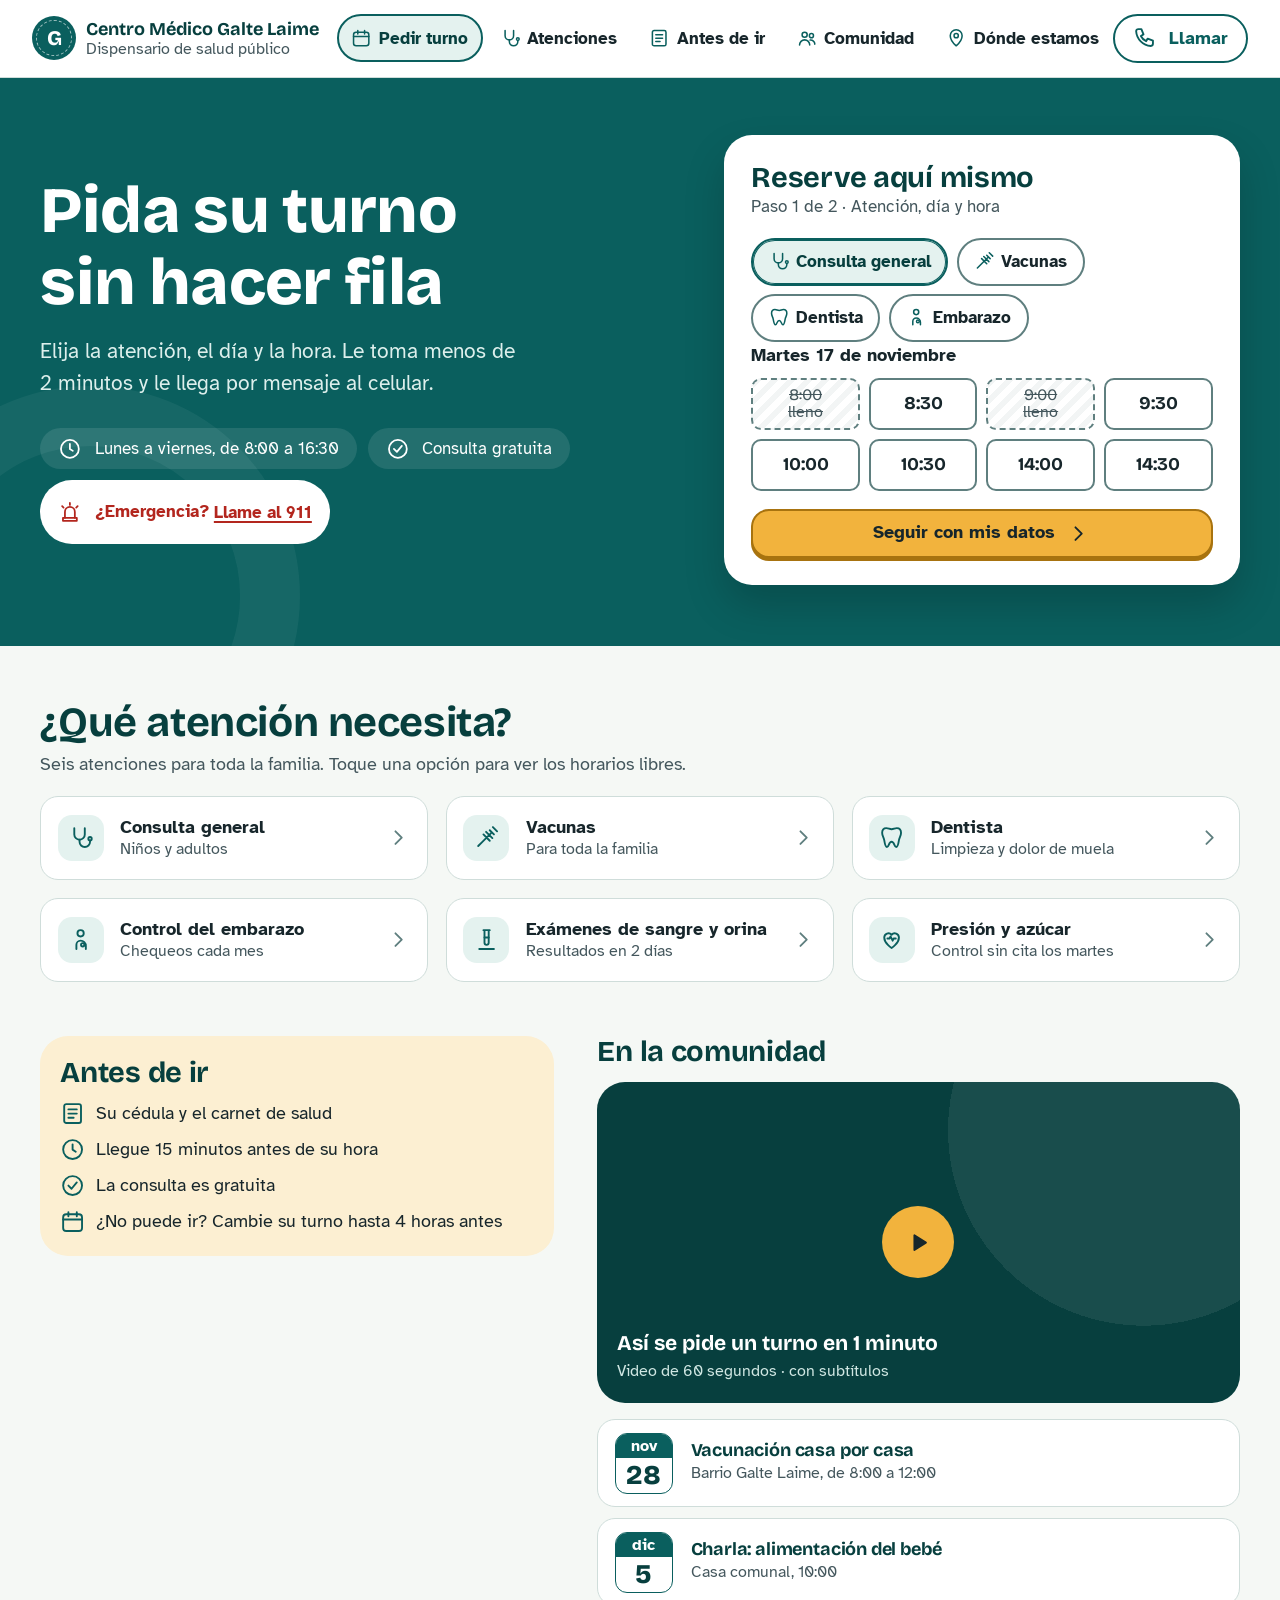
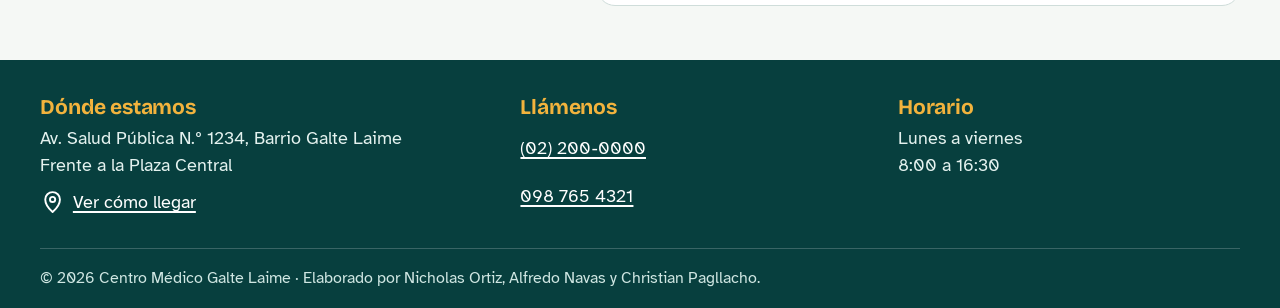
==== commit 6341ebd7: "Versión final corregida menú" ====
--- a/index.html
+++ b/index.html
@@ -8,20 +8,21 @@
   <title>Centro Médico Galte Laime | Pida su turno</title>
   <link rel="preload" href="fonts/atkinson-400.woff2" as="font" type="font/woff2" crossorigin>
   <link rel="stylesheet" href="css/estilos.css">
-</head><body>
+</head>
+<body class="pag-inicio">
   <a class="saltar" href="#contenido">Saltar al contenido</a>
 
   <header class="sitio">
     <div class="sitio__barra">
       <a class="marca" href="index.html">
         <span class="marca__sello" aria-hidden="true">G</span>
-        <span class="marca__texto"><strong>Centro Médico Galte Laime</strong><span>Dispensario de salud público</span></span>
+        <span class="marca__texto"><strong><span class="solo-amplio">Centro Médico </span>Galte Laime</strong><span>Dispensario <span class="solo-amplio">de salud </span>público</span></span>
       </a>
       <a class="btn btn--linea btn--llamar" href="tel:+59322000000"><svg class="ico" viewBox="0 0 24 24" aria-hidden="true" focusable="false"><path d="M5 3h3l2 5-2.5 1.5a11 11 0 0 0 5 5L14 12l5 2v3a2 2 0 0 1-2 2A15 15 0 0 1 3 5a2 2 0 0 1 2-2z"/></svg><span>Llamar</span></a>
     </div>
     <nav class="menu" aria-label="Menú principal">
       <ul>
-        <li><a href="index.html#turno" aria-current="page"><svg class="ico" viewBox="0 0 24 24" aria-hidden="true" focusable="false"><rect x="3" y="5" width="18" height="16" rx="3"/><path d="M3 10h18M8 3v4M16 3v4"/></svg><span>Pedir turno</span></a></li>
+        <li><a href="index.html#inicio" aria-current="page"><svg class="ico" viewBox="0 0 24 24" aria-hidden="true" focusable="false"><rect x="3" y="5" width="18" height="16" rx="3"/><path d="M3 10h18M8 3v4M16 3v4"/></svg><span>Pedir turno</span></a></li>
         <li><a href="index.html#atenciones"><svg class="ico" viewBox="0 0 24 24" aria-hidden="true" focusable="false"><path d="M6 3v6a5 5 0 0 0 10 0V3"/><path d="M11 14v2a5 5 0 0 0 10 0v-1"/><circle cx="21" cy="13" r="1.6"/></svg><span>Atenciones</span></a></li>
         <li><a href="index.html#antes-de-ir"><svg class="ico" viewBox="0 0 24 24" aria-hidden="true" focusable="false"><rect x="4" y="3" width="16" height="18" rx="2"/><path d="M8 8h8M8 12h8M8 16h5"/></svg><span>Antes de ir</span></a></li>
         <li><a href="index.html#comunidad"><svg class="ico" viewBox="0 0 24 24" aria-hidden="true" focusable="false"><circle cx="9" cy="8" r="3"/><path d="M3 20a6 6 0 0 1 12 0"/><circle cx="17" cy="9" r="2.4"/><path d="M15.5 14.2A5 5 0 0 1 21 19"/></svg><span>Comunidad</span></a></li>
@@ -31,18 +32,24 @@
   </header>
 
   <main id="contenido">
-    <section class="hero" id="turno" aria-labelledby="hero-titulo">
+    <section class="hero" id="inicio" aria-labelledby="hero-titulo">
       <div class="hero__texto">
         <h1 id="hero-titulo">Pida su turno sin hacer fila</h1>
-        <p class="hero__lead">Elija la atención, el día y la hora. Le toma menos de 2 minutos y le llega por mensaje al celular.</p>
+        <p class="hero__lead"><span>Elija la atención, el día y la hora. Le toma menos de 2 minutos</span><span class="solo-amplio"> y le llega por mensaje al celular</span>.</p>
         <p class="proximo"><span class="proximo__hora"><time datetime="10:30">10:30</time></span><span><strong>Próximo turno libre</strong><br>hoy, consulta general</span></p>
         <a class="btn btn--maiz btn--grande hero__cta" href="pedir-turno.html"><svg class="ico" viewBox="0 0 24 24" aria-hidden="true" focusable="false"><rect x="3" y="5" width="18" height="16" rx="3"/><path d="M3 10h18M8 3v4M16 3v4"/></svg><span>Pedir turno</span></a>
+        <ul class="datos-hero" aria-label="Datos importantes">
+        <li><svg class="ico" viewBox="0 0 24 24" aria-hidden="true" focusable="false"><circle cx="12" cy="12" r="9"/><path d="M12 7v5l3 2"/></svg><span>Lunes a viernes, de <time datetime="08:00">8:00</time> a <time datetime="16:30">16:30</time></span></li>
+        <li><svg class="ico" viewBox="0 0 24 24" aria-hidden="true" focusable="false"><circle cx="12" cy="12" r="9"/><path d="m8 12 3 3 5-6"/></svg><span>Consulta gratuita</span></li>
+        <li class="alerta"><svg class="ico" viewBox="0 0 24 24" aria-hidden="true" focusable="false"><path d="M7 18v-6a5 5 0 0 1 10 0v6"/><path d="M5 18h14v3H5zM12 3v2M4.2 6.2l1.4 1.4M19.8 6.2l-1.4 1.4"/></svg><span>¿Emergencia? <a href="tel:911">Llame&nbsp;al&nbsp;911</a></span></li>
+        </ul>
       </div>
 
-      <form class="reserva-rapida" action="pedir-turno.html" method="get" aria-labelledby="rr-titulo">
-        <h2 id="rr-titulo">Empiece aquí mismo</h2>
+      <form class="reserva" action="datos.html" method="get" aria-labelledby="reserva-titulo">
+        <h2 id="reserva-titulo">Reserve aquí mismo</h2>
+        <p class="reserva__sub">Paso 1 de 2 · Atención, día y hora</p>
         <fieldset>
-          <legend>¿Qué atención necesita?</legend>
+          <legend class="sr">Atención</legend>
           <div class="chips">
             <label class="chip"><input type="radio" name="atencion" value="general" checked><svg class="ico" viewBox="0 0 24 24" aria-hidden="true" focusable="false"><path d="M6 3v6a5 5 0 0 0 10 0V3"/><path d="M11 14v2a5 5 0 0 0 10 0v-1"/><circle cx="21" cy="13" r="1.6"/></svg>Consulta general</label>
             <label class="chip"><input type="radio" name="atencion" value="vacunas"><svg class="ico" viewBox="0 0 24 24" aria-hidden="true" focusable="false"><path d="m18 2 4 4M15 5l4 4M17 7 7.5 16.5M9 9l6 6M4 20l3.5-3.5M11.5 6.5l6 6"/></svg>Vacunas</label>
@@ -50,70 +57,40 @@
             <label class="chip"><input type="radio" name="atencion" value="embarazo"><svg class="ico" viewBox="0 0 24 24" aria-hidden="true" focusable="false"><circle cx="12" cy="6" r="3"/><path d="M8 21v-4a4 4 0 0 1 4-4 5 5 0 0 1 5 5v3"/><circle cx="14" cy="17" r="1.6"/></svg>Embarazo</label>
           </div>
         </fieldset>
-        <button class="btn btn--maiz" type="submit"><span>Ver horarios libres</span><svg class="ico" viewBox="0 0 24 24" aria-hidden="true" focusable="false"><path d="m9 6 6 6-6 6"/></svg></button>
+        <input type="hidden" name="dia" value="mar-17">
+        <fieldset>
+          <legend class="reserva__dia">Martes 17 de noviembre</legend>
+          <div class="horas horas--4">
+            <label class="hora hora--llena"><input type="radio" name="hora" value="08:00" disabled><span>8:00</span><span class="hora__estado">lleno</span></label>
+            <label class="hora"><input type="radio" name="hora" value="08:30" required><span>8:30</span></label>
+            <label class="hora hora--llena"><input type="radio" name="hora" value="09:00" disabled><span>9:00</span><span class="hora__estado">lleno</span></label>
+            <label class="hora"><input type="radio" name="hora" value="09:30" required><span>9:30</span></label>
+            <label class="hora"><input type="radio" name="hora" value="10:00" required><span>10:00</span></label>
+            <label class="hora"><input type="radio" name="hora" value="10:30" required><span>10:30</span></label>
+            <label class="hora"><input type="radio" name="hora" value="14:00" required><span>14:00</span></label>
+            <label class="hora"><input type="radio" name="hora" value="14:30" required><span>14:30</span></label>
+          </div>
+        </fieldset>
+        <button class="btn btn--maiz" type="submit"><span>Seguir con mis datos</span><svg class="ico" viewBox="0 0 24 24" aria-hidden="true" focusable="false"><path d="m9 6 6 6-6 6"/></svg></button>
       </form>
     </section>
 
-    <ul class="datos-clave" aria-label="Datos importantes">
-      <li><svg class="ico" viewBox="0 0 24 24" aria-hidden="true" focusable="false"><circle cx="12" cy="12" r="9"/><path d="M12 7v5l3 2"/></svg><span>Lunes a viernes, de <time datetime="08:00">8:00</time> a <time datetime="16:30">16:30</time></span></li>
-      <li><svg class="ico" viewBox="0 0 24 24" aria-hidden="true" focusable="false"><circle cx="12" cy="12" r="9"/><path d="m8 12 3 3 5-6"/></svg><span>Consulta gratuita</span></li>
-      <li class="datos-clave__alerta"><svg class="ico" viewBox="0 0 24 24" aria-hidden="true" focusable="false"><path d="M7 18v-6a5 5 0 0 1 10 0v6"/><path d="M5 18h14v3H5zM12 3v2M4.2 6.2l1.4 1.4M19.8 6.2l-1.4 1.4"/></svg><span>¿Emergencia? <a href="tel:911">Llame&nbsp;al&nbsp;911</a></span></li>
+    <ul class="datos" aria-label="Datos importantes">
+        <li><svg class="ico" viewBox="0 0 24 24" aria-hidden="true" focusable="false"><circle cx="12" cy="12" r="9"/><path d="M12 7v5l3 2"/></svg><span>Lunes a viernes, de <time datetime="08:00">8:00</time> a <time datetime="16:30">16:30</time></span></li>
+        <li><svg class="ico" viewBox="0 0 24 24" aria-hidden="true" focusable="false"><circle cx="12" cy="12" r="9"/><path d="m8 12 3 3 5-6"/></svg><span>Consulta gratuita</span></li>
+        <li class="alerta"><svg class="ico" viewBox="0 0 24 24" aria-hidden="true" focusable="false"><path d="M7 18v-6a5 5 0 0 1 10 0v6"/><path d="M5 18h14v3H5zM12 3v2M4.2 6.2l1.4 1.4M19.8 6.2l-1.4 1.4"/></svg><span>¿Emergencia? <a href="tel:911">Llame&nbsp;al&nbsp;911</a></span></li>
     </ul>
 
     <section class="seccion" id="atenciones" aria-labelledby="atenciones-titulo">
-      <div class="seccion__cabeza">
-        <h2 id="atenciones-titulo">¿Qué atención necesita?</h2>
-        <p>Seis atenciones para toda la familia. Elija una para ver sus horarios libres.</p>
-      </div>
-      <ul class="atenciones" role="list">
-          <li>
-            <article class="atencion">
-              <span class="atencion__ico"><svg class="ico" viewBox="0 0 24 24" aria-hidden="true" focusable="false"><path d="M6 3v6a5 5 0 0 0 10 0V3"/><path d="M11 14v2a5 5 0 0 0 10 0v-1"/><circle cx="21" cy="13" r="1.6"/></svg></span>
-              <h3>Consulta general</h3>
-              <p>Para niños y adultos: tos, fiebre, dolores y chequeos.</p>
-              <a class="enlace-flecha" href="pedir-turno.html?atencion=general">Pedir turno<span class="sr"> para consulta general</span><svg class="ico" viewBox="0 0 24 24" aria-hidden="true" focusable="false"><path d="m9 6 6 6-6 6"/></svg></a>
-            </article>
-          </li>
-          <li>
-            <article class="atencion">
-              <span class="atencion__ico"><svg class="ico" viewBox="0 0 24 24" aria-hidden="true" focusable="false"><path d="m18 2 4 4M15 5l4 4M17 7 7.5 16.5M9 9l6 6M4 20l3.5-3.5M11.5 6.5l6 6"/></svg></span>
-              <h3>Vacunas</h3>
-              <p>Vacunas para bebés, niños, adultos y adultos mayores.</p>
-              <a class="enlace-flecha" href="pedir-turno.html?atencion=vacunas">Pedir turno<span class="sr"> para vacunas</span><svg class="ico" viewBox="0 0 24 24" aria-hidden="true" focusable="false"><path d="m9 6 6 6-6 6"/></svg></a>
-            </article>
-          </li>
-          <li>
-            <article class="atencion">
-              <span class="atencion__ico"><svg class="ico" viewBox="0 0 24 24" aria-hidden="true" focusable="false"><path d="M7 3c-2.5 0-4 2-4 4.5 0 3 1.5 4 2 7 .4 2.5 1 6.5 2.6 6.5 1.8 0 1.7-5 4.4-5s2.6 5 4.4 5c1.6 0 2.2-4 2.6-6.5.5-3 2-4 2-7C21 5 19.5 3 17 3c-2 0-3 1-5 1S9 3 7 3z"/></svg></span>
-              <h3>Dentista</h3>
-              <p>Limpieza, dolor de muela y cuidado de los dientes.</p>
-              <a class="enlace-flecha" href="pedir-turno.html?atencion=dentista">Pedir turno<span class="sr"> para dentista</span><svg class="ico" viewBox="0 0 24 24" aria-hidden="true" focusable="false"><path d="m9 6 6 6-6 6"/></svg></a>
-            </article>
-          </li>
-          <li>
-            <article class="atencion">
-              <span class="atencion__ico"><svg class="ico" viewBox="0 0 24 24" aria-hidden="true" focusable="false"><circle cx="12" cy="6" r="3"/><path d="M8 21v-4a4 4 0 0 1 4-4 5 5 0 0 1 5 5v3"/><circle cx="14" cy="17" r="1.6"/></svg></span>
-              <h3>Control del embarazo</h3>
-              <p>Chequeos de la mamá y el bebé durante el embarazo.</p>
-              <a class="enlace-flecha" href="pedir-turno.html?atencion=embarazo">Pedir turno<span class="sr"> para control del embarazo</span><svg class="ico" viewBox="0 0 24 24" aria-hidden="true" focusable="false"><path d="m9 6 6 6-6 6"/></svg></a>
-            </article>
-          </li>
-          <li>
-            <article class="atencion">
-              <span class="atencion__ico"><svg class="ico" viewBox="0 0 24 24" aria-hidden="true" focusable="false"><path d="M9 3h6M10 3v12a2 2 0 0 0 4 0V3"/><path d="M10 10h4"/><path d="M5 21h14"/></svg></span>
-              <h3>Exámenes de sangre y orina</h3>
-              <p>Exámenes de laboratorio que pide su médico.</p>
-              <a class="enlace-flecha" href="pedir-turno.html?atencion=examenes">Pedir turno<span class="sr"> para exámenes de sangre y orina</span><svg class="ico" viewBox="0 0 24 24" aria-hidden="true" focusable="false"><path d="m9 6 6 6-6 6"/></svg></a>
-            </article>
-          </li>
-          <li>
-            <article class="atencion">
-              <span class="atencion__ico"><svg class="ico" viewBox="0 0 24 24" aria-hidden="true" focusable="false"><path d="M12 20s-7-4.4-7-10a4 4 0 0 1 7-2.6A4 4 0 0 1 19 10c0 5.6-7 10-7 10z"/><path d="M8 11h2l1-2 2 4 1-2h2"/></svg></span>
-              <h3>Presión y azúcar</h3>
-              <p>Control de la presión y de la glucosa.</p>
-              <a class="enlace-flecha" href="pedir-turno.html?atencion=presion">Pedir turno<span class="sr"> para presión y azúcar</span><svg class="ico" viewBox="0 0 24 24" aria-hidden="true" focusable="false"><path d="m9 6 6 6-6 6"/></svg></a>
-            </article>
-          </li>
+      <h2 id="atenciones-titulo">¿Qué atención necesita?</h2>
+      <p class="seccion__intro"><span class="solo-amplio">Seis atenciones para toda la familia. </span>Toque una opción para ver los horarios libres.</p>
+      <ul class="filas" role="list">
+        <li><a class="fila" href="pedir-turno.html"><span class="fila__ico"><svg class="ico" viewBox="0 0 24 24" aria-hidden="true" focusable="false"><path d="M6 3v6a5 5 0 0 0 10 0V3"/><path d="M11 14v2a5 5 0 0 0 10 0v-1"/><circle cx="21" cy="13" r="1.6"/></svg></span><span class="fila__txt"><strong>Consulta general</strong><span>Niños y adultos</span></span><svg class="ico" viewBox="0 0 24 24" aria-hidden="true" focusable="false"><path d="m9 6 6 6-6 6"/></svg></a></li>
+        <li><a class="fila" href="pedir-turno.html"><span class="fila__ico"><svg class="ico" viewBox="0 0 24 24" aria-hidden="true" focusable="false"><path d="m18 2 4 4M15 5l4 4M17 7 7.5 16.5M9 9l6 6M4 20l3.5-3.5M11.5 6.5l6 6"/></svg></span><span class="fila__txt"><strong>Vacunas</strong><span>Para toda la familia</span></span><svg class="ico" viewBox="0 0 24 24" aria-hidden="true" focusable="false"><path d="m9 6 6 6-6 6"/></svg></a></li>
+        <li><a class="fila" href="pedir-turno.html"><span class="fila__ico"><svg class="ico" viewBox="0 0 24 24" aria-hidden="true" focusable="false"><path d="M7 3c-2.5 0-4 2-4 4.5 0 3 1.5 4 2 7 .4 2.5 1 6.5 2.6 6.5 1.8 0 1.7-5 4.4-5s2.6 5 4.4 5c1.6 0 2.2-4 2.6-6.5.5-3 2-4 2-7C21 5 19.5 3 17 3c-2 0-3 1-5 1S9 3 7 3z"/></svg></span><span class="fila__txt"><strong>Dentista</strong><span>Limpieza y dolor de muela</span></span><svg class="ico" viewBox="0 0 24 24" aria-hidden="true" focusable="false"><path d="m9 6 6 6-6 6"/></svg></a></li>
+        <li><a class="fila" href="pedir-turno.html"><span class="fila__ico"><svg class="ico" viewBox="0 0 24 24" aria-hidden="true" focusable="false"><circle cx="12" cy="6" r="3"/><path d="M8 21v-4a4 4 0 0 1 4-4 5 5 0 0 1 5 5v3"/><circle cx="14" cy="17" r="1.6"/></svg></span><span class="fila__txt"><strong>Control del embarazo</strong><span>Chequeos cada mes</span></span><svg class="ico" viewBox="0 0 24 24" aria-hidden="true" focusable="false"><path d="m9 6 6 6-6 6"/></svg></a></li>
+        <li><a class="fila" href="pedir-turno.html"><span class="fila__ico"><svg class="ico" viewBox="0 0 24 24" aria-hidden="true" focusable="false"><path d="M9 3h6M10 3v12a2 2 0 0 0 4 0V3"/><path d="M10 10h4"/><path d="M5 21h14"/></svg></span><span class="fila__txt"><strong>Exámenes de sangre y orina</strong><span>Resultados en 2 días</span></span><svg class="ico" viewBox="0 0 24 24" aria-hidden="true" focusable="false"><path d="m9 6 6 6-6 6"/></svg></a></li>
+        <li><a class="fila" href="pedir-turno.html"><span class="fila__ico"><svg class="ico" viewBox="0 0 24 24" aria-hidden="true" focusable="false"><path d="M12 20s-7-4.4-7-10a4 4 0 0 1 7-2.6A4 4 0 0 1 19 10c0 5.6-7 10-7 10z"/><path d="M8 11h2l1-2 2 4 1-2h2"/></svg></span><span class="fila__txt"><strong>Presión y azúcar</strong><span>Control sin cita los martes</span></span><svg class="ico" viewBox="0 0 24 24" aria-hidden="true" focusable="false"><path d="m9 6 6 6-6 6"/></svg></a></li>
       </ul>
     </section>
 
@@ -121,57 +98,38 @@
       <section class="antes" id="antes-de-ir" aria-labelledby="antes-titulo">
         <h2 id="antes-titulo">Antes de ir</h2>
         <ul role="list">
-          <li><svg class="ico" viewBox="0 0 24 24" aria-hidden="true" focusable="false"><rect x="4" y="3" width="16" height="18" rx="2"/><path d="M8 8h8M8 12h8M8 16h5"/></svg><span>Lleve su <strong>cédula</strong> y el <strong>carnet de salud</strong>.</span></li>
-          <li><svg class="ico" viewBox="0 0 24 24" aria-hidden="true" focusable="false"><circle cx="12" cy="12" r="9"/><path d="M12 7v5l3 2"/></svg><span>Llegue <strong>15 minutos antes</strong> de su hora.</span></li>
-          <li><svg class="ico" viewBox="0 0 24 24" aria-hidden="true" focusable="false"><circle cx="12" cy="12" r="9"/><path d="m8 12 3 3 5-6"/></svg><span>La consulta es <strong>gratuita</strong>. Algunos exámenes especiales pueden tener un costo bajo; en recepción le avisan antes.</span></li>
-          <li><svg class="ico" viewBox="0 0 24 24" aria-hidden="true" focusable="false"><rect x="3" y="5" width="18" height="16" rx="3"/><path d="M3 10h18M8 3v4M16 3v4"/></svg><span>¿No puede ir? <strong>Cambie o cancele</strong> su turno hasta 4 horas antes, para que otra persona use ese horario.</span></li>
-          <li><svg class="ico" viewBox="0 0 24 24" aria-hidden="true" focusable="false"><path d="M7 18v-6a5 5 0 0 1 10 0v6"/><path d="M5 18h14v3H5zM12 3v2M4.2 6.2l1.4 1.4M19.8 6.2l-1.4 1.4"/></svg><span>Aquí <strong>no atendemos emergencias</strong>. Para una emergencia llame al <a href="tel:911">911</a>.</span></li>
+          <li><svg class="ico" viewBox="0 0 24 24" aria-hidden="true" focusable="false"><rect x="4" y="3" width="16" height="18" rx="2"/><path d="M8 8h8M8 12h8M8 16h5"/></svg><span>Su cédula y el carnet de salud</span></li>
+          <li><svg class="ico" viewBox="0 0 24 24" aria-hidden="true" focusable="false"><circle cx="12" cy="12" r="9"/><path d="M12 7v5l3 2"/></svg><span>Llegue 15 minutos antes de su hora</span></li>
+          <li><svg class="ico" viewBox="0 0 24 24" aria-hidden="true" focusable="false"><circle cx="12" cy="12" r="9"/><path d="m8 12 3 3 5-6"/></svg><span>La consulta es gratuita</span></li>
+          <li><svg class="ico" viewBox="0 0 24 24" aria-hidden="true" focusable="false"><rect x="3" y="5" width="18" height="16" rx="3"/><path d="M3 10h18M8 3v4M16 3v4"/></svg><span>¿No puede ir? Cambie su turno hasta 4 horas antes</span></li>
         </ul>
       </section>
 
       <section class="comunidad" id="comunidad" aria-labelledby="comunidad-titulo">
         <h2 id="comunidad-titulo">En la comunidad</h2>
-        <article class="video">
+        <article class="video" aria-labelledby="video-titulo">
           <a class="video__enlace" href="#comunidad">
             <span class="video__play"><svg class="ico" viewBox="0 0 24 24" aria-hidden="true" focusable="false"><path d="M8 5v14l11-7z" fill="currentColor"/></svg></span>
-            <span class="video__texto"><strong>Así se pide un turno en 1 minuto</strong><span>Video de 60 segundos, con subtítulos</span></span>
+            <span class="video__texto"><strong id="video-titulo">Así se pide un turno en 1 minuto</strong><span>Video de 60 segundos · con subtítulos</span></span>
           </a>
         </article>
-        <h3 class="comunidad__sub">Próximas actividades</h3>
         <ul class="eventos" role="list">
-          <li>
-            <article class="evento">
-              <time class="evento__fecha" datetime="2026-11-28"><span>nov</span>28</time>
-              <div><h4>Vacunación casa por casa</h4><p>Barrio Galte Laime, de 8:00 a 12:00</p></div>
-            </article>
-          </li>
-          <li>
-            <article class="evento">
-              <time class="evento__fecha" datetime="2026-12-05"><span>dic</span>5</time>
-              <div><h4>Charla: alimentación del bebé</h4><p>Casa comunal, 10:00</p></div>
-            </article>
-          </li>
+          <li><article class="evento"><time class="evento__fecha" datetime="2026-11-28"><span>nov</span>28</time><div><h3>Vacunación casa por casa</h3><p>Barrio Galte Laime, de 8:00 a 12:00</p></div></article></li>
+          <li><article class="evento"><time class="evento__fecha" datetime="2026-12-05"><span>dic</span>5</time><div><h3>Charla: alimentación del bebé</h3><p>Casa comunal, 10:00</p></div></article></li>
         </ul>
       </section>
     </div>
-
-    <section class="donde" id="donde-estamos" aria-labelledby="donde-titulo">
-      <div>
-        <h2 id="donde-titulo">Dónde estamos</h2>
-        <p>Av. Salud Pública N.º 1234, Barrio Galte Laime, <strong>frente a la Plaza Central</strong>.</p>
-      </div>
-      <a class="btn btn--linea" href="https://www.openstreetmap.org/search?query=Plaza%20Central" rel="noopener"><svg class="ico" viewBox="0 0 24 24" aria-hidden="true" focusable="false"><path d="M12 21s-7-6.2-7-12a7 7 0 0 1 14 0c0 5.8-7 12-7 12z"/><circle cx="12" cy="9" r="2.5"/></svg><span>Ver cómo llegar</span></a>
-    </section>
   </main>
 
   <footer class="pie">
     <div class="pie__grid">
-      <section aria-labelledby="pie-dir">
-        <h2 id="pie-dir">Dirección</h2>
+      <section id="donde-estamos" aria-labelledby="pie-donde">
+        <h2 id="pie-donde">Dónde estamos</h2>
         <address>Av. Salud Pública N.º 1234, Barrio Galte Laime<br>Frente a la Plaza Central</address>
+        <a href="https://www.openstreetmap.org/search?query=Plaza%20Central" rel="noopener"><svg class="ico" viewBox="0 0 24 24" aria-hidden="true" focusable="false"><path d="M12 21s-7-6.2-7-12a7 7 0 0 1 14 0c0 5.8-7 12-7 12z"/><circle cx="12" cy="9" r="2.5"/></svg><span>Ver cómo llegar</span></a>
       </section>
       <section aria-labelledby="pie-tel">
-        <h2 id="pie-tel">Teléfonos</h2>
+        <h2 id="pie-tel">Llámenos</h2>
         <p><a href="tel:+59322000000">(02)&nbsp;200&#8209;0000</a><br><a href="tel:+593987654321">098&nbsp;765&nbsp;4321</a></p>
       </section>
       <section aria-labelledby="pie-hor">
@@ -179,7 +137,7 @@
         <p>Lunes a viernes<br><time datetime="08:00">8:00</time> a <time datetime="16:30">16:30</time></p>
       </section>
     </div>
-    <p class="pie__legal">© 2026 Centro Médico Galte Laime · Dispensario de Salud Público. Elaborado por Nicholas Ortiz, Alfredo Navas y Christian Pagllacho.</p>
+    <p class="pie__legal">© 2026 Centro Médico Galte Laime · Elaborado por Nicholas Ortiz, Alfredo Navas y Christian Pagllacho.</p>
   </footer>
 
   <nav class="barra-accion" aria-label="Acciones rápidas">
--- a/css/estilos.css
+++ b/css/estilos.css
@@ -1,485 +1,449 @@
 /* =====================================================================
-   Centro Médico Galte Laime · Sistema de citas
-   HTML5 semántico + CSS3 puro (sin JavaScript)
+   Centro Médico Galte Laime · Sistema de citas  (v2: fiel al mockup)
+   HTML5 semántico + CSS3 puro, sin JavaScript
    Objetivo: WCAG 2.2 nivel AA · mobile-first · 360 px → 1280 px
    ---------------------------------------------------------------------
    Contraste verificado (texto ≥ 4,5:1 · componentes ≥ 3:1):
      tinta  #17262B / blanco ........ 15,4:1
-     verde  #0A5F5E / blanco ......... 7,5:1
-     blanco / verde  #0A5F5E ......... 7,5:1
+     verde  #0A5F5E / blanco ......... 7,5:1   (y blanco sobre verde)
      tinta  #17262B / maíz #F2B33D ... 9,0:1
      suave  #44575D / fondo #F5F8F5 .. 7,0:1
      aviso  #B3261E / blanco ......... 6,6:1
-     borde  #5F7F7F / blanco ......... 4,4:1  (bordes de campos)
+     borde  #5F7F7F / blanco ......... 4,4:1   (bordes de controles)
+     maíz   #F2B33D / verde osc. ..... 6,9:1   (títulos del pie)
    ===================================================================== */
 
 @layer reset, tokens, base, layout, componentes, paginas, utilidades;
 
-/* ---------- 1. Reset mínimo ---------- */
+/* ---------- 1. Reset ---------- */
 @layer reset {
   *, *::before, *::after { box-sizing: border-box; }
   * { margin: 0; }
   html { -webkit-text-size-adjust: 100%; text-size-adjust: 100%; }
   ul[role="list"], ol { list-style: none; padding: 0; }
   img, svg { display: block; max-inline-size: 100%; }
-  input, button, select, textarea { font: inherit; color: inherit; }
+  input, button { font: inherit; color: inherit; }
   fieldset { border: 0; padding: 0; min-inline-size: 0; }
   legend { padding: 0; }
 }
 
-/* ---------- 2. Tokens de diseño ---------- */
+/* ---------- 2. Tokens ---------- */
 @layer tokens {
   @font-face { font-family: "Atkinson"; src: url("../fonts/atkinson-400.woff2") format("woff2"); font-weight: 400; font-display: swap; }
   @font-face { font-family: "Atkinson"; src: url("../fonts/atkinson-700.woff2") format("woff2"); font-weight: 700; font-display: swap; }
   @font-face { font-family: "Bricolage"; src: url("../fonts/bricolage.woff2") format("woff2"); font-weight: 200 800; font-display: swap; }
 
   :root {
-    /* Paleta del proyecto (definida en el Card Sorting y en los mockups) */
-    --verde: #0A5F5E;        /* marca, enlaces, botones secundarios */
-    --verde-osc: #073F3E;    /* títulos, pie */
-    --menta: #E4F2EF;        /* superficies suaves */
-    --fondo: #F5F8F5;
-    --papel: #FFFFFF;
-    --tinta: #17262B;        /* texto principal */
-    --suave: #44575D;        /* texto secundario */
-    --maiz: #F2B33D;         /* acción principal (siempre con texto oscuro) */
-    --maiz-borde: #A8730F;
-    --maiz-claro: #FCEFD2;
-    --aviso: #B3261E;        /* solo errores y emergencias */
-    --borde: #5F7F7F;        /* bordes de controles: 4,4:1 */
-    --linea: #CFDDDA;        /* divisores decorativos */
-
-    /* Tipografía: base de 18 px y escala fluida */
+    --verde: #0A5F5E; --verde-osc: #073F3E; --menta: #E4F2EF; --fondo: #F5F8F5; --papel: #FFFFFF;
+    --tinta: #17262B; --suave: #44575D; --maiz: #F2B33D; --maiz-borde: #A8730F; --maiz-claro: #FCEFD2;
+    --aviso: #B3261E; --borde: #5F7F7F; --linea: #CFDDDA; --sobre-verde: #DDEFEC;
+
     --f-texto: "Atkinson", "Atkinson Hyperlegible", system-ui, sans-serif;
     --f-titulo: "Bricolage", "Bricolage Grotesque", system-ui, sans-serif;
-    --t-xs: 0.889rem;   /* 16 px: el tamaño mínimo permitido */
-    --t-s: 0.944rem;    /* 17 px */
-    --t-m: 1rem;        /* 18 px */
-    --t-l: 1.167rem;    /* 21 px */
-    --t-xl: clamp(1.4rem, 1.1rem + 1.2vw, 1.75rem);
-    --t-2xl: clamp(1.75rem, 1.3rem + 2vw, 2.4rem);
-    --t-3xl: clamp(2.1rem, 1.4rem + 3.4vw, 3.6rem);
-
-    /* Medidas */
-    --tactil: 48px;              /* objetivo táctil mínimo exigido por la ficha */
-    --foco: 3px;                 /* grosor mínimo del indicador de foco */
-    --r-s: 10px; --r-m: 16px; --r-l: 26px;
-    --esp: clamp(1rem, 0.6rem + 2vw, 3rem);   /* margen lateral fluido */
+    --t-xs: 0.889rem;  /* 16 px: tamaño mínimo */
+    --t-s: 0.944rem;   /* 17 px */
+    --t-m: 1rem;       /* 18 px: base */
+    --t-l: 1.167rem;   /* 21 px */
+    --t-xl: clamp(1.35rem, 1.1rem + 1vw, 1.6rem);
+    --t-2xl: clamp(1.6rem, 1.2rem + 1.8vw, 2.3rem);
+    --t-3xl: clamp(2.1rem, 1.3rem + 3.4vw, 3.6rem);
+
+    --tactil: 48px;    /* objetivo táctil mínimo */
+    --foco: 3px;       /* grosor mínimo del indicador de foco */
+    --r-s: 10px; --r-m: 18px; --r-l: 28px;
+    --esp: clamp(1rem, 0.4rem + 2.6vw, 3rem);
     --max: 1200px;
   }
 }
 
 /* ---------- 3. Base ---------- */
 @layer base {
-  html { font-size: 112.5%; scroll-padding-block-start: 1rem; color-scheme: light; }
+  html { font-size: 112.5%; color-scheme: light; }
   @media (prefers-reduced-motion: no-preference) { html { scroll-behavior: smooth; } }
-
-  body {
-    font-family: var(--f-texto);
-    font-size: var(--t-m);
-    line-height: 1.55;
-    color: var(--tinta);
-    background: var(--fondo);
-    -webkit-font-smoothing: antialiased;
-    text-rendering: optimizeLegibility;
-  }
-  h1, h2, h3, h4 { font-family: var(--f-titulo); color: var(--verde-osc); line-height: 1.12; letter-spacing: -0.01em; text-wrap: balance; }
+  body { font-family: var(--f-texto); font-size: var(--t-m); line-height: 1.5; color: var(--tinta); background: var(--fondo); -webkit-font-smoothing: antialiased; }
+  h1, h2, h3 { font-family: var(--f-titulo); color: var(--verde-osc); line-height: 1.1; letter-spacing: -0.01em; text-wrap: balance; }
   p, li, dd { text-wrap: pretty; }
-  strong { font-weight: 700; }
-
   a { color: var(--verde); text-underline-offset: 0.18em; text-decoration-thickness: 2px; }
   a:hover { color: var(--verde-osc); }
-
-  .ico { inline-size: 1.35em; block-size: 1.35em; flex: none; fill: none; stroke: currentColor; stroke-width: 1.8; stroke-linecap: round; stroke-linejoin: round; }
-
-  /* Foco visible ≥ 3 px en TODOS los elementos interactivos (WCAG 2.4.7 y 2.4.13) */
-  :where(a, button, input, select, textarea, summary, [tabindex]):focus-visible {
+  .ico { inline-size: 1.4em; block-size: 1.4em; flex: none; fill: none; stroke: currentColor; stroke-width: 1.8; stroke-linecap: round; stroke-linejoin: round; }
+
+  /* Foco visible de 3 px en TODOS los elementos interactivos (WCAG 2.4.7 / 2.4.13) */
+  :where(a, button, input):focus-visible {
     outline: var(--foco) solid var(--verde-osc);
     outline-offset: 3px;
-    box-shadow: 0 0 0 calc(var(--foco) + 3px) var(--papel);  /* halo blanco: separa el anillo de cualquier fondo */
-  }
-  /* Los campos de texto muestran el foco también con ratón o toque (:focus) */
-  :where(input:not([type="radio"]), select, textarea):focus {
-    outline: var(--foco) solid var(--verde-osc);
-    outline-offset: 2px;
-  }
-  /* Sobre fondos verdes el anillo cambia a blanco para mantener el contraste */
-  :where(.hero, .confirmacion, .pie, .barra-accion) :where(a, button, input):focus-visible {
+    box-shadow: 0 0 0 calc(var(--foco) + 3px) var(--papel);
+  }
+  :where(input:not([type="radio"])):focus { outline: var(--foco) solid var(--verde-osc); outline-offset: 2px; }
+  /* Sobre fondos verdes el anillo pasa a blanco */
+  :where(.hero__texto, .confirmacion, .pie, .resumen) :where(a, button):focus-visible {
     outline-color: var(--papel);
     box-shadow: 0 0 0 calc(var(--foco) + 3px) var(--verde-osc);
   }
-  :where(.reserva-rapida, .ticket) :where(a, button, input):focus-visible {
-    outline-color: var(--verde-osc);
-    box-shadow: 0 0 0 calc(var(--foco) + 3px) var(--papel);
-  }
 }
 
 /* ---------- 4. Layout ---------- */
 @layer layout {
-  main { display: block; }
-  .seccion, .dos-col, .donde, .datos-clave, .flujo, .despues, .pie__grid { inline-size: min(100% - 2 * var(--esp), var(--max)); margin-inline: auto; }
-  .seccion { padding-block: clamp(2rem, 1.5rem + 3vw, 4rem) 1.5rem; }
-  .seccion__cabeza { max-inline-size: 60ch; margin-block-end: 1.4rem; }
-  .seccion__cabeza h2 { font-size: var(--t-2xl); margin-block-end: 0.4rem; }
-  .seccion__cabeza p { color: var(--suave); }
-  .dos-col { display: grid; gap: 2rem; padding-block: 1.5rem 2.5rem; }
-  @media (min-width: 900px) { .dos-col { grid-template-columns: 1fr 1.25fr; align-items: start; gap: 2.5rem; } }
+  .ancho { inline-size: min(100% - 2 * var(--esp), var(--max)); margin-inline: auto; }
+  .seccion, .dos-col, .flujo, .despues, .pie__grid, .pie__legal { inline-size: min(100% - 2 * var(--esp), var(--max)); margin-inline: auto; }
+  .seccion { padding-block: 1.6rem 1rem; }
+  .seccion h2 { font-size: var(--t-xl); margin-block-end: 0.3rem; }
+  .seccion__intro { color: var(--suave); margin-block-end: 1rem; }
+  .dos-col { display: grid; gap: 1.6rem; padding-block: 0.6rem 2rem; }
+  @media (min-width: 900px) {
+    .seccion { padding-block: 3rem 1.5rem; }
+    .seccion h2 { font-size: var(--t-2xl); }
+    .dos-col { grid-template-columns: 1fr 1.25fr; align-items: start; gap: 2.4rem; padding-block: 1.5rem 3rem; }
+  }
 }
 
 /* ---------- 5. Componentes ---------- */
 @layer componentes {
-
-  /* Enlace para saltar el menú (WCAG 2.4.1) */
-  .saltar {
-    position: absolute; inset-inline-start: 1rem; inset-block-start: -100px; z-index: 50;
-    display: inline-flex; align-items: center; min-block-size: var(--tactil); padding-inline: 1.2rem;
-    background: var(--tinta); color: var(--papel); font-weight: 700; border-radius: var(--r-s); text-decoration: none;
-  }
+  .saltar { position: absolute; inset-inline-start: 1rem; inset-block-start: -100px; z-index: 50; display: inline-flex; align-items: center; min-block-size: var(--tactil); padding-inline: 1.2rem; background: var(--tinta); color: var(--papel); font-weight: 700; border-radius: var(--r-s); text-decoration: none; }
   .saltar:focus-visible { inset-block-start: 0.6rem; color: var(--papel); }
 
-  /* Botones: siempre ≥ 48 px de alto, ícono + texto */
-  .btn {
-    display: inline-flex; align-items: center; justify-content: center; gap: 0.6rem;
-    min-block-size: var(--tactil); padding: 0.6rem 1.3rem;
-    border: 2px solid transparent; border-radius: var(--r-m);
-    font-weight: 700; font-size: var(--t-m); line-height: 1.2; text-decoration: none; cursor: pointer;
-    transition: background-color .15s, transform .1s;
-  }
+  /* Botones: ≥ 48 px, ícono + texto */
+  .btn { display: inline-flex; align-items: center; justify-content: center; gap: 0.6rem; min-block-size: var(--tactil); padding: 0.55rem 1.3rem; border: 2px solid transparent; border-radius: var(--r-m); font-weight: 700; font-size: var(--t-m); line-height: 1.2; text-decoration: none; cursor: pointer; }
   .btn:active { transform: translateY(1px); }
-  .btn--grande { min-block-size: 56px; font-size: var(--t-l); padding-inline: 1.6rem; }
+  .btn--grande { min-block-size: 56px; font-size: var(--t-l); }
   .btn--maiz { background: var(--maiz); color: var(--tinta); border-color: var(--maiz-borde); box-shadow: 0 3px 0 var(--maiz-borde); }
   .btn--maiz:hover { background: #F5C15F; color: var(--tinta); }
   .btn--verde { background: var(--verde); color: var(--papel); box-shadow: 0 3px 0 var(--verde-osc); }
   .btn--verde:hover { background: var(--verde-osc); color: var(--papel); }
   .btn--linea { background: var(--papel); color: var(--verde); border-color: var(--verde); }
   .btn--linea:hover { background: var(--menta); }
-  .btn--blanco { background: transparent; color: var(--papel); border-color: var(--papel); }
-  .btn--blanco:hover { background: rgb(255 255 255 / .12); color: var(--papel); }
-
-  .enlace-flecha { display: inline-flex; align-items: center; gap: 0.3rem; min-block-size: var(--tactil); font-weight: 700; }
 
   /* ----- Encabezado ----- */
   .sitio { background: var(--papel); border-block-end: 1px solid var(--linea); }
-  .sitio__barra { display: flex; align-items: center; justify-content: space-between; gap: 0.75rem; padding: 0.6rem var(--esp); }
-  .marca { display: flex; align-items: center; gap: 0.6rem; min-block-size: var(--tactil); text-decoration: none; color: var(--verde-osc); }
+  .sitio__barra { display: flex; align-items: center; justify-content: space-between; gap: 0.75rem; padding: 0.55rem var(--esp); }
+  .marca { display: flex; align-items: center; gap: 0.55rem; min-block-size: var(--tactil); text-decoration: none; color: var(--verde-osc); }
   .marca__sello { position: relative; inline-size: 44px; block-size: 44px; flex: none; display: grid; place-items: center; border-radius: 50%; background: var(--verde); color: var(--papel); font-family: var(--f-titulo); font-weight: 800; font-size: 1.15rem; }
   .marca__sello::after { content: ""; position: absolute; inset: 4px; border: 1.5px dashed rgb(255 255 255 / .6); border-radius: 50%; }
   .marca__texto { display: grid; line-height: 1.15; }
-  .marca__texto strong { font-family: var(--f-titulo); font-size: var(--t-m); }
-  .marca__texto span { font-size: var(--t-xs); color: var(--suave); }
-  .btn--llamar { flex: none; padding-inline: 1rem; border-radius: 999px; }
-
-  /* Menú: las 5 categorías del Card Sorting. En móvil se desliza horizontalmente. */
-  .menu ul { display: flex; gap: 0.4rem; list-style: none; padding: 0 var(--esp) 0.6rem; overflow-x: auto; scroll-snap-type: x proximity; scrollbar-width: thin; }
-  .menu li { flex: none; scroll-snap-align: start; }
-  .menu a {
-    display: inline-flex; align-items: center; gap: 0.45rem; min-block-size: var(--tactil); padding-inline: 1rem;
-    border: 2px solid var(--linea); border-radius: 999px; color: var(--tinta); font-weight: 700; font-size: var(--t-s); text-decoration: none; white-space: nowrap;
-  }
-  .menu a .ico { color: var(--verde); }
-  .menu a:hover { border-color: var(--verde); background: var(--menta); color: var(--verde-osc); }
-  .menu a[aria-current="page"] { background: var(--menta); border-color: var(--verde); color: var(--verde-osc); }
-
+  .marca__texto strong { font-family: var(--f-titulo); font-size: var(--t-m); white-space: nowrap; }
+  .marca__texto > span { font-size: var(--t-xs); color: var(--suave); white-space: nowrap; }
+  .btn--llamar { flex: none; border-radius: 999px; padding-inline: 1rem; }
+
+  /* Menú: las 5 categorías del Card Sorting (en móvil, fila deslizable) */
+  .menu ul { display: flex; gap: 0.4rem; list-style: none; padding: 0 var(--esp) 0.55rem; overflow-x: auto; scrollbar-width: thin; }
+  .menu li { flex: none; }
+  .menu a { display: inline-flex; align-items: center; gap: 0.4rem; min-block-size: var(--tactil); padding-inline: 0.9rem; border: 2px solid var(--linea); border-radius: 999px; color: var(--tinta); font-weight: 700; font-size: var(--t-s); text-decoration: none; white-space: nowrap; }
+  .menu a .ico { color: var(--verde); inline-size: 1.2em; block-size: 1.2em; }
+  .menu a:hover, .menu a[aria-current="page"] { background: var(--menta); border-color: var(--verde); color: var(--verde-osc); }
   @media (min-width: 1100px) {
-    .sitio { display: flex; align-items: center; justify-content: space-between; padding-inline: var(--esp); }
+    .sitio { display: flex; align-items: center; justify-content: space-between; gap: 1rem; padding-inline: clamp(1rem, 2.5vw, 3rem); }
     .sitio__barra { display: contents; }
-    .marca { order: 1; }
-    .menu { order: 2; }
-    .btn--llamar { order: 3; }
-    .menu ul { padding: 0.7rem 0; overflow: visible; }
-    .menu a { border-color: transparent; }
-  }
-
-  /* ----- Barra de acciones fija (solo móvil, al alcance del pulgar) ----- */
-  .barra-accion {
-    position: sticky; inset-block-end: 0; z-index: 20;
-    display: grid; grid-template-columns: 1.3fr 1fr; gap: 0.5rem;
-    padding: 0.6rem 0.8rem calc(0.6rem + env(safe-area-inset-bottom));
-    background: rgb(255 255 255 / .97); border-block-start: 1px solid var(--linea); box-shadow: 0 -6px 18px rgb(7 63 62 / .08);
-  }
-  .barra-accion .btn { white-space: nowrap; padding-inline: 0.8rem; }
-  .barra-accion :where(a):focus-visible { outline-color: var(--verde-osc); box-shadow: 0 0 0 calc(var(--foco) + 3px) var(--papel); }
-  @media (min-width: 900px) { .barra-accion { display: none; } }
-
-  /* ----- Datos clave (siempre visibles, hallazgo n.º 2 del Card Sorting) ----- */
-  .datos-clave { list-style: none; padding: 0; display: grid; margin-block-start: 1rem; background: var(--papel); border: 1px solid var(--linea); border-radius: var(--r-m); overflow: hidden; }
-  .datos-clave li { display: flex; align-items: center; gap: 0.75rem; padding: 0.8rem 1.1rem; }
-  .datos-clave li + li { border-block-start: 1px solid var(--linea); }
-  .datos-clave .ico { color: var(--verde); }
-  .datos-clave__alerta, .datos-clave__alerta a { color: var(--aviso); font-weight: 700; }
-  .datos-clave__alerta .ico { color: var(--aviso); }
-  .datos-clave__alerta a { display: inline-flex; align-items: center; min-block-size: var(--tactil); }
+    .marca { order: 1; } .menu { order: 2; } .btn--llamar { order: 3; }
+    .menu ul { padding: 0.8rem 0; gap: 0.15rem; overflow: visible; }
+    .menu a { border-color: transparent; padding-inline: 0.7rem; font-size: var(--t-s); }
+  }
+
+  /* ----- Datos clave: horario · gratuidad · 911 ----- */
+  .datos, .datos-hero { list-style: none; padding: 0; }
+  .datos li, .datos-hero li { display: flex; align-items: center; gap: 0.7rem; }
+  .datos { background: var(--papel); border-block-end: 1px solid var(--linea); }
+  .datos li { padding: 0.75rem var(--esp); border-block-start: 1px solid var(--linea); }
+  .datos li .ico { color: var(--verde); }
+  .datos .alerta, .datos .alerta a { color: var(--aviso); font-weight: 700; }
+  .datos .alerta .ico { color: var(--aviso); }
+  .datos a, .datos-hero a { display: inline-flex; align-items: center; min-block-size: var(--tactil); }
+  .datos-hero { display: none; }
+
+  /* ----- Atenciones: lista compacta, toda la fila es el enlace ----- */
+  .filas { display: grid; gap: 0.6rem; }
+  .fila { display: flex; align-items: center; gap: 0.9rem; min-block-size: 64px; padding: 0.7rem 0.9rem; background: var(--papel); border: 1.5px solid var(--linea); border-radius: var(--r-m); text-decoration: none; color: var(--tinta); }
+  .fila:hover { border-color: var(--verde); }
+  .fila__ico { inline-size: 46px; block-size: 46px; flex: none; display: grid; place-items: center; border-radius: 14px; background: var(--menta); color: var(--verde); }
+  .fila__txt { display: grid; line-height: 1.25; }
+  .fila__txt strong { font-size: var(--t-m); }
+  .fila__txt span { font-size: var(--t-xs); color: var(--suave); }
+  .fila > .ico:last-child { margin-inline-start: auto; color: var(--borde); }
   @media (min-width: 900px) {
-    .datos-clave { grid-template-columns: repeat(3, auto); justify-content: start; gap: 0; }
-    .datos-clave li + li { border-block-start: 0; border-inline-start: 1px solid var(--linea); }
-  }
-
-  /* ----- Tarjetas de atención (article) con consultas de contenedor ----- */
-  .atenciones { display: grid; gap: 0.75rem; grid-template-columns: repeat(auto-fill, minmax(min(100%, 300px), 1fr)); }
-  .atenciones > li { container-type: inline-size; }
-  .atencion {
-    position: relative; display: grid; grid-template-columns: auto 1fr; gap: 0.2rem 0.9rem; align-items: start;
-    padding: 1rem 1.1rem; background: var(--papel); border: 1.5px solid var(--linea); border-radius: var(--r-m); block-size: 100%;
-  }
-  .atencion:has(a:hover) { border-color: var(--verde); }
-  .atencion__ico { grid-row: span 3; inline-size: 48px; block-size: 48px; display: grid; place-items: center; border-radius: 14px; background: var(--menta); color: var(--verde); }
-  .atencion h3 { font-size: var(--t-l); }
-  .atencion p { color: var(--suave); font-size: var(--t-s); }
-  .atencion .enlace-flecha { justify-self: start; }
-  @container (min-width: 340px) { .atencion { padding: 1.2rem 1.3rem; } }
+    .filas { grid-template-columns: repeat(3, 1fr); gap: 1rem; }
+    .fila { min-block-size: 84px; }
+  }
 
   /* ----- Antes de ir ----- */
-  .antes { background: var(--maiz-claro); border-radius: var(--r-l); padding: clamp(1.2rem, 1rem + 1.5vw, 2rem); }
-  .antes h2 { font-size: var(--t-xl); margin-block-end: 0.8rem; }
-  .antes ul { display: grid; gap: 0.75rem; }
-  .antes li { display: flex; gap: 0.7rem; align-items: flex-start; }
-  .antes li .ico { color: var(--verde); margin-block-start: 0.1rem; }
-  .antes a { font-weight: 700; }
+  .antes { background: var(--maiz-claro); border-radius: var(--r-l); padding: 1.2rem 1.1rem; }
+  .antes h2 { font-size: var(--t-xl); margin-block-end: 0.6rem; }
+  .antes ul { display: grid; gap: 0.5rem; }
+  .antes li { display: flex; gap: 0.6rem; align-items: flex-start; }
+  .antes li .ico { color: var(--verde); margin-block-start: 0.05rem; }
 
   /* ----- Comunidad ----- */
-  .comunidad h2 { font-size: var(--t-xl); margin-block-end: 1rem; }
-  .comunidad__sub { font-size: var(--t-l); margin-block: 1.4rem 0.7rem; }
-  .video__enlace {
-    position: relative; display: flex; align-items: flex-end; aspect-ratio: 16 / 8; min-block-size: 200px; padding: 1.2rem;
-    border-radius: var(--r-l); overflow: hidden; text-decoration: none; color: var(--papel);
-    background: radial-gradient(circle at 80% 20%, rgb(255 255 255 / .08) 0 30%, transparent 30%), var(--verde-osc);
-  }
-  .video__play { position: absolute; inset: 0; margin: auto; inline-size: 76px; block-size: 76px; display: grid; place-items: center; border-radius: 50%; background: var(--maiz); color: var(--tinta); }
+  .comunidad h2 { font-size: var(--t-xl); margin-block-end: 0.8rem; }
+  .video__enlace { position: relative; display: flex; align-items: flex-end; aspect-ratio: 16 / 8; min-block-size: 180px; padding: 1.1rem; border-radius: var(--r-l); overflow: hidden; text-decoration: none; color: var(--papel); background: radial-gradient(circle at 85% 15%, rgb(255 255 255 / .07) 0 32%, transparent 32%), var(--verde-osc); }
+  .video__play { position: absolute; inset: 0; margin: auto; inline-size: 72px; block-size: 72px; display: grid; place-items: center; border-radius: 50%; background: var(--maiz); color: var(--tinta); }
   .video__texto { position: relative; display: grid; }
   .video__texto strong { font-family: var(--f-titulo); font-size: var(--t-l); }
-  .video__texto span { color: #CFE6E2; font-size: var(--t-s); }
-  .video__enlace:hover .video__play { transform: scale(1.05); }
-  .eventos { display: grid; gap: 0.6rem; }
-  .evento { display: flex; align-items: center; gap: 1rem; padding: 0.8rem 1rem; background: var(--papel); border: 1.5px solid var(--linea); border-radius: var(--r-m); }
-  .evento h4 { font-size: var(--t-m); }
-  .evento p { color: var(--suave); font-size: var(--t-s); }
-  .evento__fecha { flex: none; inline-size: 60px; display: grid; text-align: center; border: 1.5px solid var(--verde); border-radius: 12px; overflow: hidden; font-family: var(--f-titulo); font-size: 1.5rem; font-weight: 800; color: var(--verde-osc); line-height: 1.3; }
+  .video__texto span { color: #CFE6E2; font-size: var(--t-xs); }
+  .eventos { display: grid; gap: 0.6rem; margin-block-start: 0.9rem; }
+  .evento { display: flex; align-items: center; gap: 1rem; padding: 0.7rem 0.9rem; background: var(--papel); border: 1.5px solid var(--linea); border-radius: var(--r-m); }
+  .evento h3 { font-size: var(--t-m); }
+  .evento p { color: var(--suave); font-size: var(--t-xs); }
+  .evento__fecha { flex: none; inline-size: 58px; display: grid; text-align: center; border: 1.5px solid var(--verde); border-radius: 12px; overflow: hidden; font-family: var(--f-titulo); font-size: 1.5rem; font-weight: 800; color: var(--verde-osc); line-height: 1.3; }
   .evento__fecha span { background: var(--verde); color: var(--papel); font-family: var(--f-texto); font-size: var(--t-xs); font-weight: 700; line-height: 1.5; }
 
-  /* ----- Dónde estamos ----- */
-  .donde { display: flex; flex-wrap: wrap; align-items: center; justify-content: space-between; gap: 1rem; padding: 1.4rem clamp(1.2rem, 1rem + 1.5vw, 2rem); margin-block-end: 2.5rem; background: var(--papel); border: 1.5px solid var(--linea); border-radius: var(--r-l); }
-  .donde h2 { font-size: var(--t-xl); margin-block-end: 0.3rem; }
-
-  /* ----- Pie reducido (Cambio 1 de la ficha) ----- */
-  .pie { background: var(--verde-osc); color: #E4F2EF; padding-block: 2rem 1.2rem; }
-  .pie__grid { display: grid; gap: 1.4rem; grid-template-columns: repeat(auto-fit, minmax(220px, 1fr)); }
+  /* ----- Pie reducido ----- */
+  .pie { background: var(--verde-osc); color: #E4F2EF; padding-block: 2rem 1rem; }
+  .pie__grid { display: grid; gap: 1.2rem 2rem; grid-template-columns: repeat(auto-fit, minmax(230px, 1fr)); }
   .pie h2 { font-size: var(--t-l); color: var(--maiz); margin-block-end: 0.3rem; }
   .pie address { font-style: normal; }
-  .pie a { color: var(--papel); display: inline-flex; align-items: center; min-block-size: var(--tactil); }
-  .pie__legal { inline-size: min(100% - 2 * var(--esp), var(--max)); margin: 1.6rem auto 0; padding-block-start: 1rem; border-block-start: 1px solid rgb(255 255 255 / .2); font-size: var(--t-xs); color: #CFE6E2; }
-
-  /* ----- Progreso del turno ----- */
-  .progreso { display: flex; gap: 0.4rem; counter-reset: paso; }
-  .progreso li { flex: 1; display: flex; align-items: center; gap: 0.5rem; min-block-size: var(--tactil); padding: 0.4rem 0.7rem; border-radius: var(--r-m); background: var(--papel); border: 1.5px solid var(--linea); color: var(--suave); font-weight: 700; font-size: var(--t-xs); line-height: 1.2; }
-  .progreso__num { inline-size: 30px; block-size: 30px; flex: none; display: grid; place-items: center; border-radius: 50%; background: var(--linea); color: var(--tinta); font-family: var(--f-titulo); }
-  .progreso__num .ico { inline-size: 1.1em; block-size: 1.1em; }
-  .progreso .actual { border-color: var(--verde); background: var(--menta); color: var(--verde-osc); }
-  .progreso .actual .progreso__num { background: var(--verde); color: var(--papel); }
-  .progreso .hecho .progreso__num { background: var(--maiz); }
-  /* En móvil los pasos no actuales muestran solo el número; el texto queda disponible para lectores de pantalla */
-  @media (max-width: 599px) {
-    .progreso li:not(.actual) { flex: 0 0 auto; gap: 0; padding-inline: 0.55rem; }
-    .progreso li:not(.actual) .progreso__txt { position: absolute; inline-size: 1px; block-size: 1px; overflow: hidden; clip-path: inset(50%); white-space: nowrap; }
+  .pie a { color: var(--papel); display: inline-flex; align-items: center; gap: 0.4rem; min-block-size: var(--tactil); }
+  .pie__legal { margin-block-start: 1.2rem; padding-block-start: 0.9rem; border-block-start: 1px solid rgb(255 255 255 / .2); font-size: var(--t-xs); color: #CFE6E2; }
+  @media (min-width: 900px) { .pie__grid { grid-template-columns: 1.3fr 1fr 1fr; } }
+
+  /* ----- Barra de acción fija (solo inicio, solo móvil) ----- */
+  .barra-accion { position: sticky; inset-block-end: 0; z-index: 20; display: grid; grid-template-columns: 1.3fr 1fr; gap: 0.5rem; padding: 0.6rem 0.8rem calc(0.6rem + env(safe-area-inset-bottom)); background: rgb(255 255 255 / .97); border-block-start: 1px solid var(--linea); box-shadow: 0 -6px 18px rgb(7 63 62 / .08); }
+  .barra-accion .btn { white-space: nowrap; padding-inline: 0.8rem; }
+  @media (min-width: 900px) { .barra-accion { display: none; } }
+
+  /* ----- Progreso: barras en móvil, 3 pasos con nombre en escritorio ----- */
+  .progreso { display: flex; gap: 0.4rem; }
+  .progreso li { flex: 1; }
+  .progreso__num, .progreso__txt { position: absolute; inline-size: 1px; block-size: 1px; overflow: hidden; clip-path: inset(50%); white-space: nowrap; }
+  .progreso li { block-size: 8px; border-radius: 9px; background: var(--linea); }
+  .progreso li.actual, .progreso li.hecho { background: var(--verde); }
+  .progreso li:last-child { display: none; }  /* en móvil el mockup muestra 2 barras: "Paso n de 2" */
+  @media (min-width: 1000px) {
+    .progreso li { block-size: auto; display: flex; align-items: center; gap: 0.6rem; min-block-size: 56px; padding: 0.5rem 1rem; border-radius: var(--r-m); background: var(--papel); border: 1.5px solid var(--linea); color: var(--suave); font-weight: 700; }
+    .progreso li:last-child { display: flex; }
+    .progreso__num, .progreso__txt { position: static; inline-size: auto; block-size: auto; overflow: visible; clip-path: none; white-space: normal; }
+    .progreso__num { inline-size: 32px; block-size: 32px; flex: none; display: grid; place-items: center; border-radius: 50%; background: var(--linea); color: var(--tinta); font-family: var(--f-titulo); }
+    .progreso__num .ico { inline-size: 1.1em; block-size: 1.1em; }
+    .progreso li.actual { background: var(--menta); border-color: var(--verde); color: var(--verde-osc); }
+    .progreso li.actual .progreso__num { background: var(--verde); color: var(--papel); }
+    .progreso li.hecho { background: var(--papel); }
+    .progreso li.hecho .progreso__num { background: var(--maiz); }
   }
 }
 
 /* ---------- 6. Páginas ---------- */
 @layer paginas {
 
-  /* ===== INICIO: hero ===== */
-  .hero { position: relative; overflow: hidden; display: grid; gap: 2rem; padding: clamp(1.8rem, 1rem + 4vw, 4rem) var(--esp); background: var(--verde); color: var(--papel); }
-  .hero::before { content: ""; position: absolute; inset-inline-end: -70px; inset-block-start: -70px; inline-size: 260px; block-size: 260px; border-radius: 50%; border: 40px solid rgb(255 255 255 / .06); pointer-events: none; }
-  .hero__texto { position: relative; max-inline-size: 36rem; }
-  .hero h1 { color: var(--papel); font-size: var(--t-3xl); font-weight: 800; max-inline-size: 11ch; }
-  .hero__lead { margin-block: 0.8rem 1.3rem; font-size: var(--t-l); color: #E4F2EF; max-inline-size: 34ch; }
-  .proximo { display: inline-flex; align-items: center; gap: 0.9rem; margin-block-end: 1rem; padding: 0.8rem 1.1rem; background: var(--papel); color: var(--tinta); border-radius: var(--r-m); line-height: 1.3; }
-  .proximo__hora { font-family: var(--f-titulo); font-size: 1.8rem; font-weight: 800; color: var(--verde); }
-  .hero__cta { display: flex; inline-size: 100%; max-inline-size: 22rem; }
-
-  .reserva-rapida { display: none; position: relative; align-self: center; padding: 1.6rem; background: var(--papel); color: var(--tinta); border-radius: var(--r-l); box-shadow: 0 20px 40px rgb(0 0 0 / .18); }
-  .reserva-rapida h2 { font-size: var(--t-xl); margin-block-end: 0.8rem; }
-  .reserva-rapida legend { font-weight: 700; margin-block-end: 0.6rem; }
-  .reserva-rapida .btn { inline-size: 100%; margin-block-start: 1.2rem; }
-  .chips { display: flex; flex-wrap: wrap; gap: 0.5rem; }
-  .chip { position: relative; display: inline-flex; align-items: center; gap: 0.45rem; min-block-size: var(--tactil); padding-inline: 0.9rem; border: 2px solid var(--borde); border-radius: 999px; font-weight: 700; font-size: var(--t-s); cursor: pointer; }
-  .chip .ico { color: var(--verde); }
-  .chip input { position: absolute; opacity: 0; inset: 0; margin: 0; cursor: pointer; }
+  /* ===== INICIO ===== */
+  .hero { position: relative; overflow: hidden; display: grid; gap: 2rem; padding: 1.6rem var(--esp) 1.4rem; background: var(--verde); color: var(--papel); }
+  .hero::before { content: ""; position: absolute; inset-inline-end: -60px; inset-block-start: -60px; inline-size: 220px; block-size: 220px; border-radius: 50%; border: 34px solid rgb(255 255 255 / .06); pointer-events: none; }
+  .hero__texto { position: relative; }
+  .hero h1 { color: var(--papel); font-size: var(--t-3xl); font-weight: 800; max-inline-size: 12ch; }
+  .hero__lead { margin-block: 0.7rem 1.2rem; font-size: var(--t-m); color: #E4F2EF; max-inline-size: 34ch; }
+  .proximo { display: flex; align-items: center; gap: 0.8rem; margin-block-end: 0.9rem; padding: 0.8rem 1rem; background: var(--papel); color: var(--tinta); border-radius: var(--r-m); line-height: 1.25; }
+  .proximo__hora { font-family: var(--f-titulo); font-size: 1.7rem; font-weight: 800; color: var(--verde); }
+  .hero__cta { display: flex; inline-size: 100%; }
+  .reserva { display: none; }
+
+  @media (min-width: 960px) {
+    .hero { grid-template-columns: 1.1fr 0.9fr; align-items: center; gap: 3rem; padding: 3.2rem max(var(--esp), (100% - var(--max)) / 2) 3.4rem; }
+    .hero::before { inset-inline: -120px auto; inset-block: auto -160px; inline-size: 420px; block-size: 420px; border-width: 60px; border-color: rgb(255 255 255 / .05); }
+    .hero h1 { max-inline-size: 11ch; }
+    .hero__lead { font-size: var(--t-l); color: var(--sobre-verde); margin-block: 1rem 1.6rem; }
+    .proximo, .hero__cta, .datos { display: none; }
+    .datos-hero { display: flex; flex-wrap: wrap; gap: 0.6rem; }
+    .datos-hero li { padding: 0.45rem 1rem; border-radius: 999px; background: rgb(255 255 255 / .1); font-size: var(--t-s); }
+    .datos-hero .alerta { background: var(--papel); color: var(--aviso); font-weight: 700; }
+    .datos-hero .alerta a { color: var(--aviso); }
+    .reserva { display: block; position: relative; padding: 1.5rem; background: var(--papel); color: var(--tinta); border-radius: var(--r-l); box-shadow: 0 20px 40px rgb(0 0 0 / .18); }
+    .reserva h2 { font-size: var(--t-xl); }
+    .reserva__sub { color: var(--suave); font-size: var(--t-s); margin-block-end: 1rem; }
+    .reserva__dia { font-weight: 700; margin-block: 0.9rem 0.5rem; }
+    .reserva .btn { inline-size: 100%; margin-block-start: 1rem; }
+  }
+  .chips { display: flex; flex-wrap: wrap; gap: 0.45rem; }
+  .chip { position: relative; display: inline-flex; align-items: center; gap: 0.4rem; min-block-size: var(--tactil); padding-inline: 0.85rem; border: 2px solid var(--borde); border-radius: 999px; font-weight: 700; font-size: var(--t-s); cursor: pointer; }
+  .chip .ico { color: var(--verde); inline-size: 1.2em; block-size: 1.2em; }
+  .chip input { position: absolute; inset: 0; opacity: 0; margin: 0; cursor: pointer; }
   .chip:has(input:checked) { background: var(--menta); border-color: var(--verde); color: var(--verde-osc); box-shadow: inset 0 0 0 1px var(--verde); }
   .chip:has(input:focus-visible) { outline: var(--foco) solid var(--verde-osc); outline-offset: 3px; }
 
-  @media (min-width: 960px) {
-    .hero { grid-template-columns: 1.1fr 0.9fr; align-items: center; gap: 3rem; padding-inline: max(var(--esp), (100% - var(--max)) / 2); }
-    .reserva-rapida { display: block; }
-    .hero__cta { display: none; }
-  }
-
-  /* ===== FLUJO DE TURNO (pasos 1 y 2) ===== */
-  .flujo { padding-block: 1.2rem 2.5rem; }
-  .flujo__cabeza { display: grid; gap: 0.6rem; margin-block-end: 1.2rem; }
-  .volver { display: inline-flex; align-items: center; gap: 0.3rem; min-block-size: var(--tactil); font-weight: 700; justify-self: start; text-decoration: none; }
+  /* ===== FLUJO (pasos 1 y 2): en móvil, sin encabezado ni pie, como el mockup ===== */
+  @media (max-width: 999px) { .pag-flujo .sitio { display: none; } }
+
+  .paso-top { background: var(--papel); padding: 0.5rem var(--esp) 0.8rem; border-block-end: 1px solid var(--linea); }
+  .volver { display: inline-flex; align-items: center; gap: 0.3rem; min-block-size: var(--tactil); font-weight: 700; text-decoration: none; }
   .volver:hover { text-decoration: underline; }
-  .flujo h1 { font-size: var(--t-2xl); font-weight: 800; }
-  .flujo__ayuda { color: var(--suave); margin-block: 0.3rem 1.2rem; }
+  .paso-top .progreso { margin-block: 0.3rem 0.5rem; }
+  .paso-top__txt { font-weight: 700; color: var(--suave); font-size: var(--t-s); }
+  .flujo { padding-block-end: 2rem; }
+  .flujo .paso-top { margin-inline: calc(-1 * var(--esp)); }
+  .flujo h1 { font-size: var(--t-2xl); font-weight: 800; margin-block: 1.2rem 1rem; }
   .flujo__grid { display: grid; gap: 1.5rem; }
-  .flujo__acciones { display: flex; justify-content: flex-end; margin-block-start: 1.4rem; }
+  .flujo__acciones { margin-block-start: 1.2rem; }
+  .flujo__acciones p { color: var(--suave); }
   .flujo__acciones .btn { inline-size: 100%; }
-  @media (min-width: 600px) { .flujo__acciones .btn { inline-size: auto; min-inline-size: 280px; } }
+  .lado { display: none; }
+
   @media (min-width: 1000px) {
-    .flujo__cabeza { grid-template-columns: auto 1fr; align-items: center; gap: 1.4rem; }
+    .flujo .paso-top { margin-inline: 0; display: flex; align-items: center; gap: 1.4rem; padding: 2rem 0 0; background: none; border: 0; }
+    .paso-top .progreso { flex: 1; margin: 0; }
+    .paso-top__txt { display: none; }
+    .flujo h1 { font-size: 2.3rem; margin-block: 1.4rem 1.2rem; }
     .flujo__grid { grid-template-columns: 1fr 340px; gap: 2.4rem; align-items: start; }
-  }
-
-  .panel { background: var(--papel); border: 1.5px solid var(--linea); border-radius: var(--r-l); padding: 1.2rem; }
-  .panel + .panel { margin-block-start: 1rem; }
-  .panel legend { float: left; inline-size: 100%; font-family: var(--f-titulo); font-weight: 700; font-size: var(--t-l); color: var(--verde-osc); margin-block-end: 0.7rem; }
-  .panel legend + * { clear: both; }
+    .flujo { display: grid; grid-template-columns: 1fr; }
+    .flujo .paso-top { inline-size: calc(100% - 340px - 2.4rem); }
+    .flujo__acciones { display: flex; align-items: center; justify-content: space-between; gap: 1rem; margin-block-start: 1.4rem; }
+    .flujo__acciones .btn { inline-size: auto; min-inline-size: 260px; }
+    .lado { display: grid; gap: 1rem; align-content: start; margin-block-start: 1.4rem; position: sticky; inset-block-start: 1rem; }
+  }
+
+  .panel { background: var(--papel); border: 1.5px solid var(--linea); border-radius: var(--r-l); padding: 1.2rem 1.1rem; }
+  .panel fieldset + fieldset { margin-block-start: 1.3rem; }
+  .panel legend { font-family: var(--f-titulo); font-weight: 700; font-size: var(--t-l); color: var(--verde-osc); margin-block-end: 0.6rem; }
   .legend__nota { font-family: var(--f-texto); font-weight: 400; font-size: var(--t-s); color: var(--suave); }
-  .panel__nota { font-size: var(--t-s); color: var(--suave); margin-block-end: 0.7rem; }
-  @media (min-width: 600px) { .panel { padding: 1.5rem 1.7rem; } }
-
-  /* Radios con aspecto de tarjeta: el input real sigue siendo accesible */
+  @media (min-width: 1000px) { .panel { padding: 1.6rem 1.8rem; } }
+
+  /* Radios con aspecto de tarjeta (el input nativo sigue siendo accesible) */
   .opcion, .dia, .hora { position: relative; cursor: pointer; }
   .opcion input, .dia input, .hora input { position: absolute; inset: 0; opacity: 0; margin: 0; cursor: pointer; }
   .opcion:has(input:focus-visible), .dia:has(input:focus-visible), .hora:has(input:focus-visible) { outline: var(--foco) solid var(--verde-osc); outline-offset: 3px; }
 
-  .opciones { display: grid; gap: 0.55rem; grid-template-columns: repeat(auto-fill, minmax(min(100%, 220px), 1fr)); }
-  .opcion { display: flex; align-items: center; gap: 0.8rem; min-block-size: 64px; padding: 0.6rem 0.9rem; border: 2px solid var(--borde); border-radius: var(--r-m); background: var(--papel); }
-  .opcion__ico { inline-size: 42px; block-size: 42px; flex: none; display: grid; place-items: center; border-radius: 12px; background: var(--menta); color: var(--verde); }
+  .opciones { display: grid; gap: 0.55rem; }
+  @media (min-width: 1000px) { .opciones { grid-template-columns: repeat(3, 1fr); } }
+  .opcion { display: flex; align-items: center; gap: 0.8rem; min-block-size: 60px; padding: 0.55rem 0.9rem; border: 2px solid var(--borde); border-radius: var(--r-m); background: var(--papel); }
+  .opcion__ico { inline-size: 40px; block-size: 40px; flex: none; display: grid; place-items: center; border-radius: 12px; background: var(--menta); color: var(--verde); }
   .opcion__txt { flex: 1; line-height: 1.25; }
-  .opcion__marca { inline-size: 28px; block-size: 28px; flex: none; display: grid; place-items: center; border-radius: 50%; border: 2px solid var(--borde); color: transparent; }
+  .opcion__marca { inline-size: 26px; block-size: 26px; flex: none; display: grid; place-items: center; border-radius: 50%; border: 2px solid var(--borde); color: transparent; }
   .opcion__marca .ico { inline-size: 1em; block-size: 1em; }
   .opcion:has(input:checked) { border-color: var(--verde); background: var(--menta); box-shadow: inset 0 0 0 1px var(--verde); }
   .opcion:has(input:checked) .opcion__ico { background: var(--verde); color: var(--papel); }
   .opcion:has(input:checked) .opcion__marca { background: var(--verde); border-color: var(--verde); color: var(--papel); }
 
-  .dias { display: grid; grid-template-columns: repeat(5, minmax(56px, 1fr)); gap: 0.5rem; }
-  .dia { display: grid; place-items: center; align-content: center; min-block-size: 76px; border: 2px solid var(--borde); border-radius: var(--r-m); background: var(--papel); text-align: center; }
+  .dias { display: grid; grid-template-columns: repeat(5, minmax(0, 1fr)); gap: 0.45rem; }
+  .dia { display: grid; place-items: center; align-content: center; min-block-size: 76px; border: 2px solid var(--borde); border-radius: var(--r-m); background: var(--papel); }
   .dia__sem { font-size: var(--t-xs); color: var(--suave); }
-  .dia__num { font-family: var(--f-titulo); font-size: 1.6rem; font-weight: 800; line-height: 1; }
+  .dia__num { font-family: var(--f-titulo); font-size: 1.55rem; font-weight: 800; line-height: 1; }
   .dia:has(input:checked) { background: var(--verde); border-color: var(--verde); color: var(--papel); }
   .dia:has(input:checked) .dia__sem { color: #D3EBE7; }
 
   .horas { display: grid; grid-template-columns: repeat(3, 1fr); gap: 0.5rem; }
-  @media (min-width: 700px) { .horas { grid-template-columns: repeat(6, 1fr); } }
-  .hora { display: grid; place-items: center; align-content: center; min-block-size: 56px; border: 2px solid var(--borde); border-radius: var(--r-s); background: var(--papel); font-family: var(--f-titulo); font-weight: 700; font-size: var(--t-l); line-height: 1.1; }
+  .horas--4 { grid-template-columns: repeat(4, 1fr); }
+  @media (min-width: 1000px) { .flujo .horas { grid-template-columns: repeat(6, 1fr); } }
+  .hora { display: grid; place-items: center; align-content: center; min-block-size: 52px; border: 2px solid var(--borde); border-radius: var(--r-s); background: var(--papel); font-family: var(--f-titulo); font-weight: 700; font-size: var(--t-m); line-height: 1.1; }
   .hora:has(input:checked) { background: var(--maiz); border-color: var(--maiz-borde); box-shadow: inset 0 0 0 1px var(--maiz-borde); }
-  .hora--llena { cursor: not-allowed; border-style: dashed; border-color: var(--borde); background: repeating-linear-gradient(-45deg, transparent 0 6px, rgb(95 127 127 / .08) 6px 12px); color: var(--suave); font-weight: 400; font-size: var(--t-m); text-decoration: line-through; }
-  .hora__estado { font-family: var(--f-texto); font-size: var(--t-xs); text-decoration: none; display: inline-block; }
+  .hora--llena { cursor: not-allowed; border-style: dashed; color: var(--suave); font-weight: 400; font-size: var(--t-xs); text-decoration: line-through; background: repeating-linear-gradient(-45deg, transparent 0 6px, rgb(95 127 127 / .08) 6px 12px); }
+  .hora__estado { font-family: var(--f-texto); font-size: var(--t-xs); display: inline-block; text-decoration: none; }
   .hora--llena input { cursor: not-allowed; }
-
-  /* Resumen lateral que se llena solo con CSS (:has), sin JavaScript */
+  .nota-libre { font-size: var(--t-xs); color: var(--suave); margin-block-start: 0.5rem; }
+
+  /* Columna lateral (escritorio) */
   .resumen { background: var(--verde); color: var(--papel); border-radius: var(--r-l); padding: 1.4rem; }
-  @media (min-width: 1000px) { .resumen { position: sticky; inset-block-start: 1rem; } }
-  .resumen h2 { color: var(--papel); font-size: var(--t-xl); margin-block-end: 0.9rem; }
-  .resumen dl { display: grid; gap: 0.8rem; }
+  .resumen h2 { color: var(--papel); font-size: var(--t-xl); margin-block-end: 0.8rem; }
+  .resumen dl { display: grid; gap: 0.7rem; }
   .resumen dt { font-size: var(--t-xs); color: #D3EBE7; }
   .resumen dd { font-family: var(--f-titulo); font-size: var(--t-l); font-weight: 700; }
   .resumen [data-v] { display: none; }
-  .resumen__vacio { font-family: var(--f-texto); font-weight: 400; color: #D3EBE7; }
-  .resumen__nota { display: flex; gap: 0.6rem; align-items: center; margin-block-start: 1.1rem; padding-block-start: 1rem; border-block-start: 1px solid rgb(255 255 255 / .25); }
-  .resumen a { color: var(--papel); font-weight: 700; display: inline-flex; align-items: center; min-block-size: var(--tactil); }
-  .resumen__cambiar { margin-block-start: 0.8rem; }
-
-  /* ===== PASO 2: formulario ===== */
-  .form-datos { display: grid; gap: 0 1.2rem; }
-  @media (min-width: 700px) { .form-datos { grid-template-columns: 1fr 1fr; } }
+  .resumen__vacio { font-family: var(--f-texto); font-weight: 400 !important; color: #D3EBE7; font-size: var(--t-m) !important; }
+  .antes--lado h2 { font-size: var(--t-xl); }
+  .ayuda-tel { display: flex; gap: 0.7rem; align-items: center; background: var(--menta); border-radius: var(--r-m); padding: 1rem 1.1rem; }
+  .ayuda-tel .ico { color: var(--verde); }
+  .ayuda-tel a { font-weight: 700; display: inline-flex; align-items: center; min-block-size: var(--tactil); }
+
+  /* Paso 2 */
+  .resumen-mini { display: flex; align-items: center; gap: 0.8rem; background: var(--menta); border-radius: var(--r-m); padding: 0.6rem 0.9rem; margin-block-end: 1.2rem; }
+  .resumen-mini > .ico { color: var(--verde); }
+  .resumen-mini p { display: grid; line-height: 1.3; }
+  .resumen-mini p span { font-size: var(--t-xs); color: var(--suave); }
+  .resumen-mini a { margin-inline-start: auto; font-weight: 700; display: inline-flex; align-items: center; min-block-size: var(--tactil); padding-inline: 0.3rem; }
+  @media (min-width: 1000px) { .resumen-mini { display: none; } }
+  .campos { display: grid; gap: 0 1.2rem; }
+  @media (min-width: 1000px) { .campos { grid-template-columns: 1fr 1fr; } }
   .campo--ancho { grid-column: 1 / -1; }
-  .campo { margin-block-end: 1.1rem; }
-  .campo label { display: block; font-weight: 700; margin-block-end: 0.35rem; }
+  .campo { margin-block-end: 1.05rem; }
+  .campo label { display: block; font-weight: 700; margin-block-end: 0.3rem; }
   .campo input { inline-size: 100%; min-block-size: 56px; padding-inline: 1rem; font-size: var(--t-l); border: 2px solid var(--borde); border-radius: var(--r-s); background: var(--papel); }
   .campo__ayuda { font-size: var(--t-xs); color: var(--suave); margin-block-start: 0.3rem; }
   .campo__error { display: none; gap: 0.4rem; align-items: flex-start; margin-block-start: 0.35rem; color: var(--aviso); font-weight: 700; font-size: var(--t-s); }
-  /* :user-invalid marca el error solo después de que la persona interactúa (no al cargar) */
-  .campo input:user-invalid { border-color: var(--aviso); background: #FFF7F6; }
+  .campo input:user-invalid { border-color: var(--aviso); background: #FFF7F6; box-shadow: 0 0 0 4px rgb(179 38 30 / .12); }
   .campo:has(input:user-invalid) .campo__error { display: flex; }
   .campo:has(input:user-invalid) .campo__ayuda { display: none; }
   .campo input:user-valid { border-color: var(--verde); }
   .privacidad { display: flex; gap: 0.6rem; align-items: center; color: var(--suave); font-size: var(--t-s); }
 
-  /* ===== CONFIRMACIÓN: ticket de turno ===== */
-  .confirmacion { position: relative; overflow: hidden; padding: clamp(1.4rem, 1rem + 3vw, 3rem) var(--esp) clamp(2rem, 1.5rem + 3vw, 3.4rem); background: var(--verde); color: var(--papel); }
+  /* ===== CONFIRMACIÓN ===== */
+  .pag-conf { background: var(--verde); }
+  @media (min-width: 1000px) { .pag-conf { background: var(--fondo); } }
+  .confirmacion { position: relative; overflow: hidden; padding: 1.4rem var(--esp) 1.6rem; background: var(--verde); color: var(--papel); }
   .confirmacion > * { position: relative; max-inline-size: 960px; margin-inline: auto; }
   .confirmacion::before { content: ""; position: absolute; inset-inline-end: -140px; inset-block-start: -160px; inline-size: 460px; block-size: 460px; border-radius: 50%; border: 60px solid rgb(255 255 255 / .05); }
-  .confirmacion .progreso { margin-block-end: 1.4rem; }
-  .confirmacion .progreso li { background: rgb(255 255 255 / .1); border-color: rgb(255 255 255 / .3); color: var(--papel); }
-  .confirmacion .progreso .actual { background: var(--papel); color: var(--verde-osc); }
-  .confirmacion__titulo { display: flex; align-items: center; gap: 0.8rem; color: var(--papel); font-size: var(--t-2xl); font-weight: 800; }
-  .confirmacion__ok { inline-size: 54px; block-size: 54px; flex: none; display: grid; place-items: center; border-radius: 50%; background: var(--maiz); color: var(--tinta); }
-  .confirmacion__lead { color: #E4F2EF; font-size: var(--t-l); margin-block: 0.4rem 1.6rem; }
-
-  .ticket { display: grid; background: var(--papel); color: var(--tinta); border-radius: var(--r-l); filter: drop-shadow(0 14px 24px rgb(0 0 0 / .2)); }
-  .ticket__talon { position: relative; padding: 1.4rem 1.4rem 1.2rem; border-block-end: 2.5px dashed var(--linea); }
-  .ticket__talon::before, .ticket__talon::after { content: ""; position: absolute; inset-block-end: -17px; inline-size: 32px; block-size: 32px; border-radius: 50%; background: var(--verde); }
-  .ticket__talon::before { inset-inline-start: -17px; }
-  .ticket__talon::after { inset-inline-end: -17px; }
+  .confirmacion__titulo { display: flex; align-items: center; gap: 0.6rem; color: var(--papel); font-size: var(--t-2xl); font-weight: 800; }
+  .confirmacion__ok { inline-size: 44px; block-size: 44px; flex: none; display: grid; place-items: center; border-radius: 50%; background: var(--maiz); color: var(--tinta); }
+  .confirmacion__lead { color: var(--sobre-verde); margin-block: 0.3rem 1.1rem; }
+  .ticket { display: grid; background: var(--papel); color: var(--tinta); border-radius: var(--r-l); filter: drop-shadow(0 10px 18px rgb(0 0 0 / .18)); }
+  .ticket__talon { position: relative; padding: 1.2rem 1.2rem 1rem; border-block-end: 2.5px dashed var(--linea); }
+  .ticket__talon::before, .ticket__talon::after { content: ""; position: absolute; inset-block-end: -16px; inline-size: 30px; block-size: 30px; border-radius: 50%; background: var(--verde); }
+  .ticket__talon::before { inset-inline-start: -16px; } .ticket__talon::after { inset-inline-end: -16px; }
   .ticket__etq, .ticket__nota { font-size: var(--t-xs); color: var(--suave); }
-  .ticket__codigo { font-family: var(--f-titulo); font-weight: 800; font-size: clamp(2.6rem, 2rem + 3vw, 3.4rem); letter-spacing: 0.02em; color: var(--verde-osc); line-height: 1.05; }
-  .ticket__datos { display: grid; grid-template-columns: repeat(2, 1fr); gap: 1rem 1.2rem; padding: 1.4rem; }
+  .ticket__codigo { font-family: var(--f-titulo); font-weight: 800; font-size: 2.6rem; letter-spacing: 0.02em; color: var(--verde-osc); line-height: 1.05; white-space: nowrap; }
+  .ticket__datos { display: grid; grid-template-columns: repeat(2, 1fr); gap: 0.9rem 0.8rem; padding: 1rem 1.2rem 1.2rem; }
   .ticket__datos dt { font-size: var(--t-xs); color: var(--suave); }
   .ticket__datos dd { font-weight: 700; }
-  .ticket__grande { font-family: var(--f-titulo); font-size: var(--t-xl); font-weight: 800; color: var(--verde-osc); }
-  .ticket__ancho, .ticket__dos { grid-column: 1 / -1; }
-  @media (min-width: 760px) {
-    .ticket { grid-template-columns: 290px 1fr; }
+  .ticket__grande { font-family: var(--f-titulo); font-size: 1.45rem; font-weight: 800; color: var(--verde-osc); }
+  .ticket__ancho { grid-column: 1 / -1; }
+  .solo-amplio-grid { display: none; }
+  .confirmacion__acciones { display: grid; gap: 0.55rem; margin-block-start: 1.2rem; }
+  .cambiar { display: flex; align-items: center; justify-content: center; min-block-size: var(--tactil); color: var(--papel); font-weight: 700; }
+  .cambiar:hover { color: var(--papel); }
+  .confirmacion__tip { display: flex; gap: 0.6rem; align-items: center; margin-block-start: 0.8rem; color: var(--sobre-verde); font-size: var(--t-xs); }
+  .despues { display: none; }
+
+  @media (min-width: 1000px) {
+    .confirmacion { padding: 3rem var(--esp) 3.4rem; }
+    .confirmacion__titulo { font-size: 2.4rem; gap: 0.8rem; }
+    .confirmacion__ok { inline-size: 58px; block-size: 58px; }
+    .confirmacion__lead { font-size: var(--t-l); margin-block: 0.4rem 1.8rem; }
+    .ticket { grid-template-columns: 300px 1fr; }
     .ticket__talon { border-block-end: 0; border-inline-end: 2.5px dashed var(--linea); padding: 1.8rem; }
     .ticket__talon::before { inset-block: -17px auto; inset-inline: auto -17px; }
     .ticket__talon::after { inset-block: auto -17px; inset-inline: auto -17px; }
-    .ticket__datos { grid-template-columns: repeat(3, 1fr); padding: 1.8rem 2rem; }
-    .ticket__dos { grid-column: span 2; }
-  }
-  .confirmacion__acciones { display: flex; flex-wrap: wrap; gap: 0.8rem; margin-block-start: 1.6rem; }
-  .confirmacion__acciones .btn { flex: 1 1 260px; }
-  @media (min-width: 760px) { .confirmacion__acciones .btn { flex: 0 1 auto; } }
-  .confirmacion__tip { display: flex; gap: 0.6rem; align-items: center; margin-block-start: 1.2rem; color: #E4F2EF; font-size: var(--t-s); }
-
-  .despues { padding-block: 2rem 2.5rem; }
-  .despues ul { display: grid; gap: 0.8rem; grid-template-columns: repeat(auto-fit, minmax(min(100%, 280px), 1fr)); }
-  .despues li { display: flex; gap: 0.9rem; align-items: flex-start; padding: 1.1rem 1.2rem; background: var(--papel); border: 1.5px solid var(--linea); border-radius: var(--r-m); }
-  .despues li > .ico { color: var(--verde); inline-size: 1.8em; block-size: 1.8em; }
-  .despues h3 { font-size: var(--t-l); margin-block-end: 0.2rem; }
-  .despues a { display: inline-flex; align-items: center; min-block-size: var(--tactil); font-weight: 700; }
-}
-
-/* ---------- 7. Utilidades y preferencias del sistema ---------- */
+    .ticket__codigo { font-size: 2.9rem; margin-block: 0.3rem 0.6rem; }
+    .ticket__datos { grid-template-columns: repeat(3, 1fr); gap: 1.2rem 1.5rem; padding: 1.8rem 2rem; }
+    .ticket__grande { font-size: 1.9rem; }
+    .solo-amplio-grid { display: block; }
+    .ticket__dos { grid-column: span 3; }
+    .confirmacion__acciones { display: flex; align-items: center; gap: 0.8rem; margin-block-start: 1.8rem; }
+    .cambiar { margin-inline-start: auto; }
+    .despues { display: block; padding-block: 2.4rem 3rem; }
+    .despues ul { display: grid; grid-template-columns: repeat(3, 1fr); gap: 1rem; }
+    .despues li { display: flex; gap: 0.9rem; align-items: flex-start; padding: 1.2rem 1.3rem; background: var(--papel); border: 1.5px solid var(--linea); border-radius: var(--r-m); }
+    .despues li > .ico { color: var(--verde); inline-size: 1.8em; block-size: 1.8em; }
+    .despues h3 { font-size: var(--t-l); margin-block-end: 0.2rem; }
+    .despues a { display: inline-flex; align-items: center; min-block-size: var(--tactil); font-weight: 700; }
+  }
+}
+
+/* ---------- 7. Utilidades y preferencias ---------- */
 @layer utilidades {
-  /* Texto solo para lectores de pantalla */
   .sr { position: absolute !important; inline-size: 1px; block-size: 1px; padding: 0; margin: -1px; overflow: hidden; clip-path: inset(50%); white-space: nowrap; border: 0; }
-
-  /* Movimiento reducido (WCAG 2.3.3) */
+  @media (max-width: 999px) { .solo-amplio { display: none; } }
+
   @media (prefers-reduced-motion: reduce) {
     *, *::before, *::after { animation-duration: .01ms !important; transition-duration: .01ms !important; scroll-behavior: auto !important; }
   }
-
-  /* Modo de alto contraste de Windows: los controles conservan bordes y foco */
   @media (forced-colors: active) {
-    .btn, .opcion, .dia, .hora, .chip, .menu a, .campo input { border: 2px solid ButtonText; }
+    .btn, .opcion, .dia, .hora, .chip, .menu a, .campo input, .fila { border: 2px solid ButtonText; }
     .opcion:has(input:checked), .dia:has(input:checked), .hora:has(input:checked), .chip:has(input:checked) { outline: 3px solid Highlight; }
     :focus-visible { outline: 3px solid Highlight !important; }
   }
-
-  /* Impresión: en la confirmación se imprime solo el ticket */
   @media print {
-    .saltar, .sitio, .barra-accion, .pie, .despues, .confirmacion__acciones, .confirmacion__tip, .progreso { display: none !important; }
-    body, .confirmacion { background: #fff !important; color: #000 !important; }
+    .saltar, .sitio, .barra-accion, .pie, .despues, .confirmacion__acciones, .confirmacion__tip { display: none !important; }
+    body, .pag-conf, .confirmacion { background: #fff !important; color: #000 !important; }
     .confirmacion__titulo, .confirmacion__lead { color: #000 !important; }
     .ticket { filter: none; border: 2px solid #000; break-inside: avoid; }
     .ticket__talon::before, .ticket__talon::after, .confirmacion::before { display: none; }
   }
 }
 
-/* ---------- 8. Resumen del turno actualizado con :has() (generado) ---------- */
+/* ---------- 8. Resumen "Su turno" actualizado con :has(), sin JavaScript ---------- */
 @layer paginas {
   .flujo__grid:has(input[name="atencion"][value="general"]:checked) .resumen__aten [data-v="general"],
   .flujo__grid:has(input[name="atencion"][value="vacunas"]:checked) .resumen__aten [data-v="vacunas"],
   .flujo__grid:has(input[name="atencion"][value="dentista"]:checked) .resumen__aten [data-v="dentista"],
   .flujo__grid:has(input[name="atencion"][value="embarazo"]:checked) .resumen__aten [data-v="embarazo"],
   .flujo__grid:has(input[name="atencion"][value="examenes"]:checked) .resumen__aten [data-v="examenes"],
-  .flujo__grid:has(input[name="atencion"][value="presion"]:checked) .resumen__aten [data-v="presion"] { display: inline; }
+  .flujo__grid:has(input[name="atencion"][value="presion"]:checked) .resumen__aten [data-v="presion"],
   .flujo__grid:has(input[name="dia"][value="lun-16"]:checked) .resumen__dia [data-v="lun-16"],
   .flujo__grid:has(input[name="dia"][value="mar-17"]:checked) .resumen__dia [data-v="mar-17"],
   .flujo__grid:has(input[name="dia"][value="mie-18"]:checked) .resumen__dia [data-v="mie-18"],
   .flujo__grid:has(input[name="dia"][value="jue-19"]:checked) .resumen__dia [data-v="jue-19"],
-  .flujo__grid:has(input[name="dia"][value="vie-20"]:checked) .resumen__dia [data-v="vie-20"] { display: inline; }
+  .flujo__grid:has(input[name="dia"][value="vie-20"]:checked) .resumen__dia [data-v="vie-20"],
   .flujo__grid:has(input[name="hora"][value="08:30"]:checked) .resumen__hora [data-v="08:30"],
   .flujo__grid:has(input[name="hora"][value="09:30"]:checked) .resumen__hora [data-v="09:30"],
   .flujo__grid:has(input[name="hora"][value="10:00"]:checked) .resumen__hora [data-v="10:00"],
@@ -488,37 +452,26 @@
   .flujo__grid:has(input[name="hora"][value="14:30"]:checked) .resumen__hora [data-v="14:30"],
   .flujo__grid:has(input[name="hora"][value="15:00"]:checked) .resumen__hora [data-v="15:00"],
   .flujo__grid:has(input[name="hora"][value="16:00"]:checked) .resumen__hora [data-v="16:00"] { display: inline; }
-  .flujo__grid:has(input[name="atencion"]:checked) .resumen__aten .resumen__vacio,
   .flujo__grid:has(input[name="hora"]:checked) .resumen__cuando .resumen__vacio { display: none; }
-  .resumen__cuando .resumen__vacio { display: block; }
-}
-
-/* Enlaces dentro del texto de "Antes de ir": área táctil de 48 px sin romper la frase */
+}
+
+/* Video en móvil: botón arriba para que no tape el título */
 @layer componentes {
-  .antes a { display: inline-flex; align-items: center; min-block-size: var(--tactil); min-inline-size: var(--tactil); justify-content: center; }
-}
-
-/* Ajustes tras la revisión visual */
-@layer componentes {
-  .antes a { min-inline-size: 0; }
-  @media (max-width: 459px) {
-    .marca__texto span { display: none; }               /* en pantallas muy pequeñas solo el nombre */
-    .marca__texto strong { font-size: var(--t-s); }
-  }
-  @media (min-width: 1100px) and (max-width: 1399px) {
-    .marca__texto span { display: none; }
-    .marca__texto strong { white-space: nowrap; }
-    .menu a { padding-inline: 0.75rem; }
-  }
-  .ticket__codigo { white-space: nowrap; }
-  @media (min-width: 760px) { .ticket__codigo { font-size: 2.7rem; } }
-}
-@layer componentes {
-  @media (min-width: 1100px) {
-    .sitio { gap: 1rem; padding-inline: clamp(1rem, 2vw, 3rem); }
-    .menu ul { gap: 0.15rem; }
-  }
-  @media (min-width: 1100px) and (max-width: 1399px) {
-    .menu a { padding-inline: 0.6rem; font-size: var(--t-xs); gap: 0.35rem; }
-  }
-}
+  @media (max-width: 899px) {
+    .video__enlace { min-block-size: 210px; }
+    .video__play { inset: 1.1rem 0 auto 0; margin-inline: auto; margin-block: 0; }
+  }
+}
+
+/* Columna lateral alineada arriba, como en el mockup de escritorio */
+@layer paginas {
+  @media (min-width: 1000px) {
+    .flujo { grid-template-columns: 1fr 340px; column-gap: 2.4rem; align-items: start; }
+    .flujo .paso-top { grid-column: 1; grid-row: 1; inline-size: auto; }
+    .flujo__grid { display: contents; }
+    .flujo__principal { grid-column: 1; grid-row: 2; }
+    .lado { grid-column: 2; grid-row: 1 / span 2; margin-block-start: 2rem; }
+    .ticket__dos { grid-column: span 2; }
+  }
+}
+@layer utilidades { @media (min-width: 1000px) { .solo-movil { display: none; } } }
